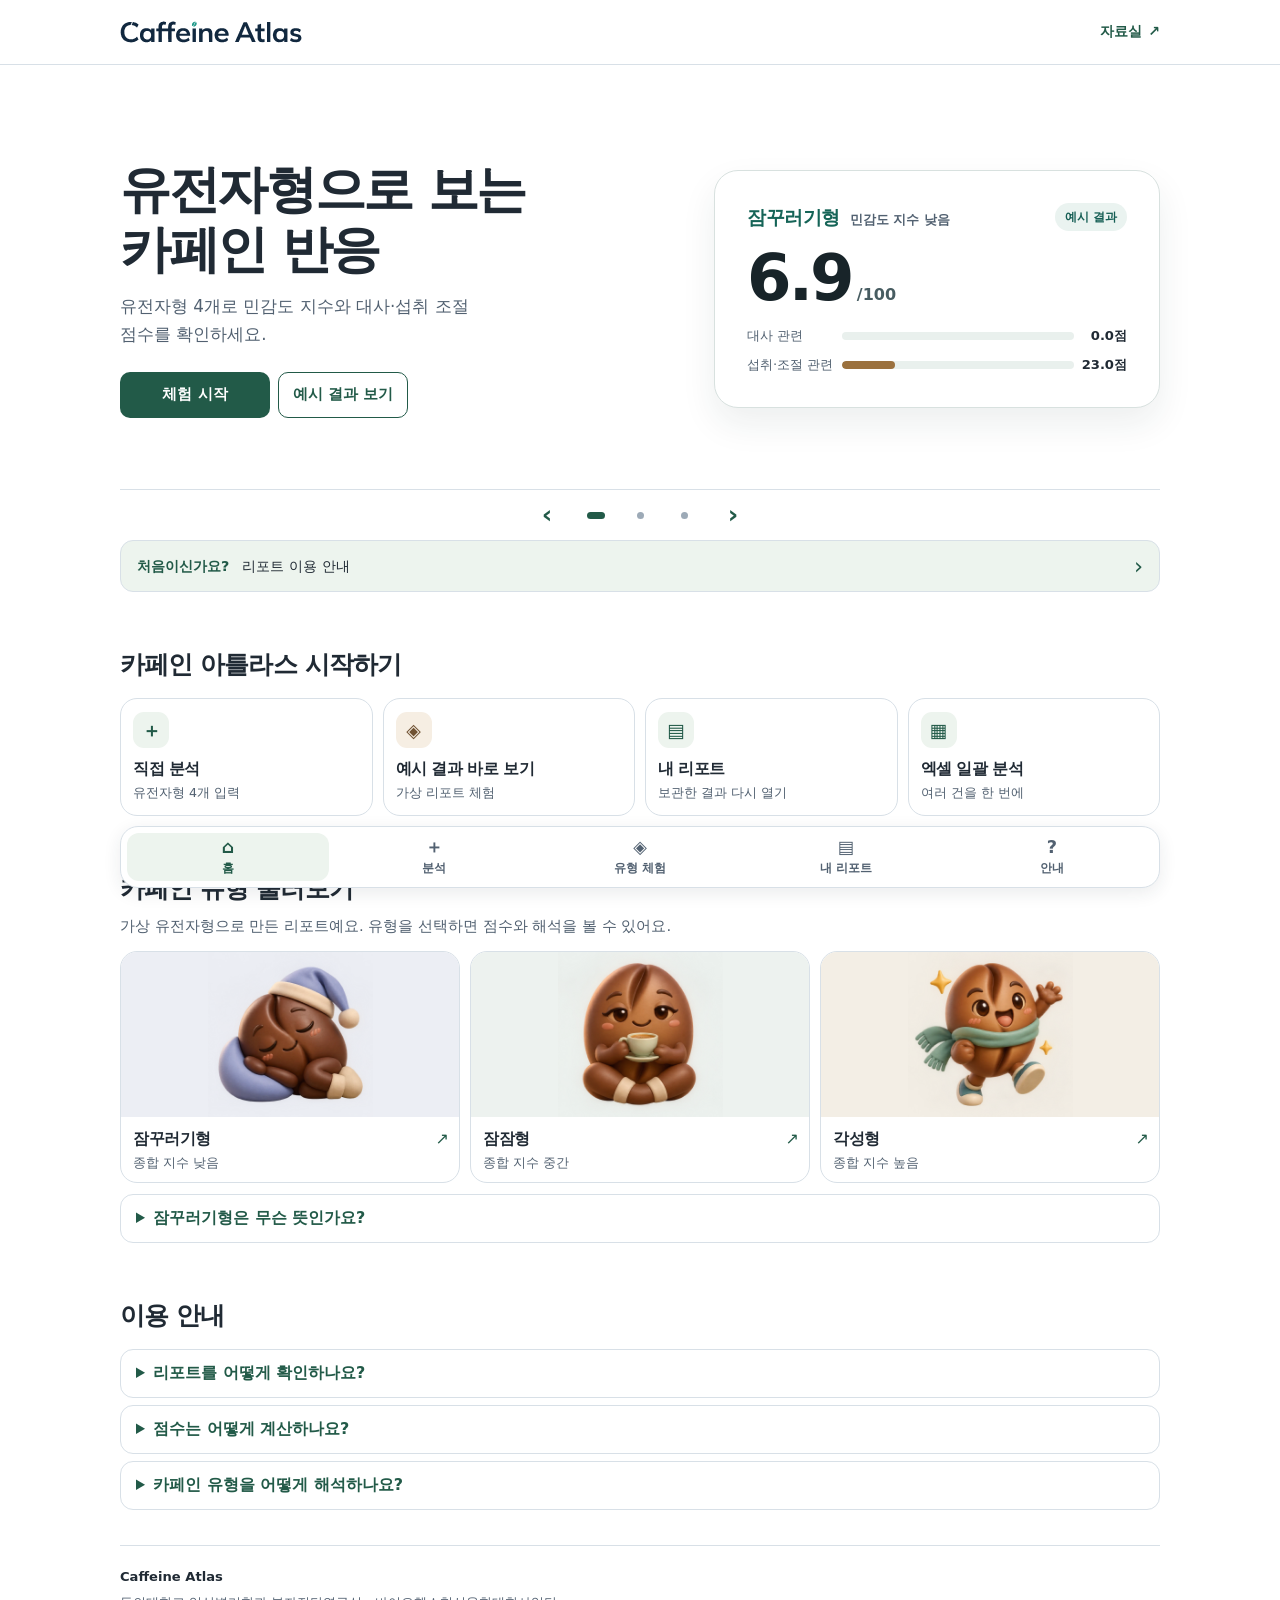
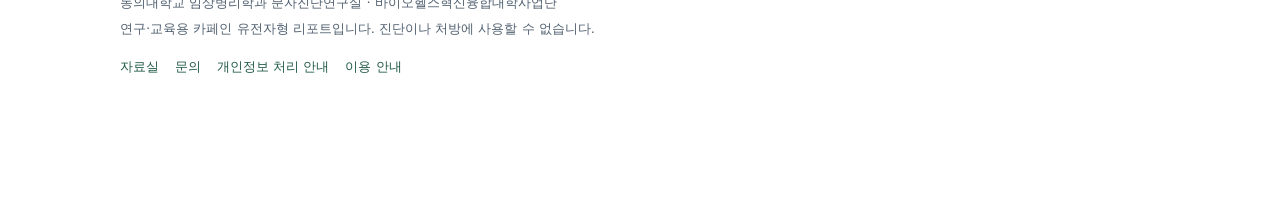
==== caffeine-sensitivity-app/index.html @ c7a090a2 "Align index.html guidance, reference notices and saved report labels" ====
<!doctype html>
<html lang="ko">
<head>
  <meta charset="utf-8">
  <meta name="viewport" content="width=device-width, initial-scale=1">
  <link rel="icon" type="image/svg+xml" href="./assets/caffeine-atlas-favicon.svg">
  <title>Caffeine Atlas | 카페인 민감도 유전자 리포트</title>
  <meta name="description" content="Caffeine Atlas는 CYP1A2와 AHR 관련 유전자형을 바탕으로 모형 기반 카페인 민감도 지수와 교육용 참고 리포트를 제공하는 웹서비스입니다.">
  <meta name="robots" content="index,follow">
  <link rel="canonical" href="https://haru-today.github.io/caffeine-atlas/caffeine-sensitivity-app/index.html">
  <meta property="og:type" content="website">
  <meta property="og:site_name" content="Caffeine Atlas">
  <meta property="og:title" content="Caffeine Atlas | 카페인 민감도 유전자 리포트">
  <meta property="og:description" content="유전자형을 입력하면 카페인 민감도와 섭취 가이드를 바로 확인할 수 있습니다.">
  <meta property="og:url" content="https://haru-today.github.io/caffeine-atlas/caffeine-sensitivity-app/index.html">
  <meta property="og:image" content="https://haru-today.github.io/caffeine-atlas/caffeine-sensitivity-app/assets/hero-caffeine-genetics.png">
  <meta name="twitter:card" content="summary_large_image">
  <meta name="twitter:title" content="Caffeine Atlas | 카페인 민감도 유전자 리포트">
  <meta name="twitter:description" content="유전자형을 입력하면 카페인 민감도와 섭취 가이드를 바로 확인할 수 있습니다.">
  <meta name="twitter:image" content="https://haru-today.github.io/caffeine-atlas/caffeine-sensitivity-app/assets/hero-caffeine-genetics.png">
  <link rel="stylesheet" href="./styles.css?v=readability-20261016&amp;rev=nov7-badge-20261109">
  <link rel="stylesheet" href="./home.css?v=atlas-design-5">
  <script type="application/ld+json">
    {
      "@context": "https://schema.org",
      "@type": "WebApplication",
      "name": "Caffeine Atlas",
      "applicationCategory": "HealthApplication",
      "operatingSystem": "Web",
      "url": "https://haru-today.github.io/caffeine-atlas/caffeine-sensitivity-app/index.html",
      "description": "CYP1A2와 AHR 관련 유전자형을 바탕으로 카페인 민감도 지수와 섭취 가이드를 제공하는 연구·교육용 웹 리포트입니다."
    }
  </script>
</head>
<body class="landing">
  <header class="home-top">
    <div class="home-wrap home-top-bar">
      <a class="home-logo" href="#home">
        <img src="./assets/caffeine-atlas-wordmark.svg" alt="Caffeine Atlas 홈" width="1139" height="142">
      </a>
      <a class="home-top-link" href="./board.html">자료실 <span aria-hidden="true">↗</span></a>
    </div>
  </header>

  <main class="home-wrap">
    <section class="home-hero" id="home" data-home-carousel aria-label="추천 콘텐츠" aria-roledescription="캐러셀">
      <div class="home-stage" id="home-banners" data-home-stage>
        <article class="home-banner home-banner--start" data-home-banner aria-labelledby="home-title">
          <div class="home-banner-copy">
            <h1 id="home-title">유전자형으로 보는<br>카페인 반응</h1>
            <p class="home-banner-description">유전자형 4개로 민감도 지수와 대사·섭취 조절 점수를 확인하세요.</p>
            <div class="home-banner-actions">
              <a class="home-button" href="./analyzer.html">체험 시작</a>
              <a class="home-banner-link" href="./analyzer.html?example=1">예시 결과 보기</a>
            </div>
          </div>
          <figure class="home-sample">
            <figcaption class="home-sample-heading">
              <span class="home-sample-identity"><strong class="home-sample-type">잠꾸러기형</strong><span class="home-sample-grade">민감도 지수 낮음</span></span>
              <span class="home-sample-tag">예시 결과</span>
            </figcaption>
            <p class="home-sample-score"><span class="home-sr-only">카페인 민감도 점수 </span>6.9<small>/100</small></p>
            <dl class="home-sample-bars">
              <div><dt>대사 관련</dt><dd aria-hidden="true"><i style="width:0%"></i></dd><dd class="home-bar-value">0.0점</dd></div>
              <div><dt>섭취·조절 관련</dt><dd aria-hidden="true"><i style="width:23%"></i></dd><dd class="home-bar-value">23.0점</dd></div>
            </dl>
          </figure>
        </article>

        <article class="home-banner home-banner--types" data-home-banner aria-labelledby="home-types-banner-title" hidden>
          <div class="home-banner-copy">
            <h2 id="home-types-banner-title">세 가지 카페인<br>유형</h2>
            <p class="home-banner-description">잠꾸러기형·잠잠형·각성형의 가상 리포트를 비교해 보세요.</p>
            <div class="home-banner-actions">
              <a class="home-banner-link" href="#report">유형 둘러보기</a>
            </div>
          </div>
          <ul class="home-banner-panel home-banner-types" aria-label="유형별 예시 결과">
            <li><a href="./analyzer.html?example=1"><strong>잠꾸러기형</strong><span>지수 낮음</span><span aria-hidden="true">›</span></a></li>
            <li><a href="./analyzer.html?example=calm"><strong>잠잠형</strong><span>지수 중간</span><span aria-hidden="true">›</span></a></li>
            <li><a href="./analyzer.html?example=awake"><strong>각성형</strong><span>지수 높음</span><span aria-hidden="true">›</span></a></li>
          </ul>
        </article>

        <article class="home-banner home-banner--reports" data-home-banner aria-labelledby="home-reports-banner-title" hidden>
          <div class="home-banner-copy">
            <h2 id="home-reports-banner-title">보관한 카페인<br>리포트 다시 보기</h2>
            <p class="home-banner-description">결과 화면에서 ‘이 브라우저에 보관’을 누르면 내 리포트에서 다시 열 수 있습니다.</p>
            <div class="home-banner-actions">
              <a class="home-banner-link" href="./analyzer.html#saved-reports">내 리포트 열기</a>
            </div>
          </div>
          <dl class="home-banner-panel home-storage-summary">
            <div><dt>보관 위치</dt><dd>현재 브라우저</dd></div>
            <div><dt>보관 정보</dt><dd>유전자형 4개, 보고일, 결과 요약</dd></div>
          </dl>
        </article>
      </div>

      <div class="home-carousel-controls" aria-label="배너 탐색" data-home-controls hidden>
        <button class="home-carousel-step" type="button" aria-label="이전 배너" aria-controls="home-banners" data-home-step="-1">‹</button>
        <div class="home-carousel-dots" role="group" aria-label="배너 선택">
          <button type="button" aria-label="유전자형 체험 배너" aria-current="true" data-home-dot="0"></button>
          <button type="button" aria-label="결과 유형 배너" data-home-dot="1"></button>
          <button type="button" aria-label="내 리포트 배너" data-home-dot="2"></button>
        </div>
        <button class="home-carousel-step" type="button" aria-label="다음 배너" aria-controls="home-banners" data-home-step="1">›</button>
        <span class="home-sr-only" aria-live="polite" data-home-announcement></span>
      </div>
    </section>

    <a class="home-notice" href="#process">
      <strong>처음이신가요?</strong>
      <span>리포트 이용 안내</span>
      <span class="home-notice-arrow" aria-hidden="true">›</span>
    </a>

    <section class="home-section" id="service" aria-labelledby="home-actions-title">
      <h2 id="home-actions-title">카페인 아틀라스 시작하기</h2>
      <div class="home-action-grid">
        <a class="home-action" href="./analyzer.html">
          <span class="home-action-icon home-action-icon--analysis" aria-hidden="true">＋</span>
          <span><strong>직접 분석</strong><small>유전자형 4개 입력</small></span>
        </a>
        <a class="home-action" href="./analyzer.html?example=1">
          <span class="home-action-icon home-action-icon--example" aria-hidden="true">◈</span>
          <span><strong>예시 결과 바로 보기</strong><small>가상 리포트 체험</small></span>
        </a>
        <a class="home-action" href="./analyzer.html#saved-reports">
          <span class="home-action-icon home-action-icon--reports" aria-hidden="true">▤</span>
          <span><strong>내 리포트</strong><small>보관한 결과 다시 열기</small></span>
        </a>
        <a class="home-action" href="./analyzer.html#batch">
          <span class="home-action-icon home-action-icon--batch" aria-hidden="true">▦</span>
          <span><strong>엑셀 일괄 분석</strong><small>여러 건을 한 번에</small></span>
        </a>
      </div>
    </section>

    <section class="home-section" id="report" aria-labelledby="home-types-title">
      <h2 id="home-types-title">카페인 유형 둘러보기</h2>
      <p class="home-section-lead">가상 유전자형으로 만든 리포트예요. 유형을 선택하면 점수와 해석을 볼 수 있어요.</p>
      <div class="home-types">
        <a class="home-type home-type--sleepy" href="./analyzer.html?example=1" aria-label="잠꾸러기형 예시 보기">
          <span class="home-type-art">
            <span class="type-art type-art--sleepy" aria-hidden="true"><img src="./assets/atlas-mascots.webp" alt="" width="960" height="320" loading="lazy"></span>
          </span>
          <span class="home-type-copy"><strong>잠꾸러기형</strong><small>종합 지수 낮음</small><span class="home-type-arrow" aria-hidden="true">↗</span></span>
        </a>
        <a class="home-type home-type--calm" href="./analyzer.html?example=calm" aria-label="잠잠형 예시 보기">
          <span class="home-type-art">
            <span class="type-art type-art--calm" aria-hidden="true"><img src="./assets/atlas-mascots.webp" alt="" width="960" height="320" loading="lazy"></span>
          </span>
          <span class="home-type-copy"><strong>잠잠형</strong><small>종합 지수 중간</small><span class="home-type-arrow" aria-hidden="true">↗</span></span>
        </a>
        <a class="home-type home-type--awake" href="./analyzer.html?example=awake" aria-label="각성형 예시 보기">
          <span class="home-type-art">
            <span class="type-art type-art--awake" aria-hidden="true"><img src="./assets/atlas-mascots.webp" alt="" width="960" height="320" loading="lazy"></span>
          </span>
          <span class="home-type-copy"><strong>각성형</strong><small>종합 지수 높음</small><span class="home-type-arrow" aria-hidden="true">↗</span></span>
        </a>
      </div>
      <details class="home-disclosure home-disclosure--example">
        <summary>잠꾸러기형은 무슨 뜻인가요?</summary>
        <div class="home-disclosure-body">
          <p>유전자형 분석 결과, 카페인 관련 유전정보를 종합한 점수가 낮은 구간으로 나타났어요.</p>
        </div>
      </details>
    </section>

    <section class="home-section" id="support" aria-labelledby="home-guide-title">
      <h2 id="home-guide-title">이용 안내</h2>
      <div class="home-guides">
        <details class="home-disclosure" id="process" data-home-guide>
          <summary>리포트를 어떻게 확인하나요?</summary>
          <div class="home-disclosure-body">
            <ol class="home-guide-steps">
              <li>유전자형을 아시면 직접 입력을 선택하세요. 처음이라면 가상 예시부터 볼 수 있어요.</li>
              <li>종합점수, 대사 및 섭취·조절 점수, 유전자형별 해석을 확인하세요.</li>
              <li>PDF로 내려받거나 이 브라우저에 보관해 내 리포트에서 다시 열 수 있어요.</li>
            </ol>
          </div>
        </details>
        <details class="home-disclosure" id="model" data-home-guide>
          <summary>점수는 어떻게 계산하나요?</summary>
          <div class="home-disclosure-body">
            <p>유전자형 4개를 대사 70%와 섭취·조절 30%로 나누어 합산합니다. 비율과 가중치는 카페인 아틀라스의 자체 모델 설계값입니다.</p>
            <dl class="home-model">
              <div>
                <dt>대사 70%</dt>
                <dd>CYP1A2 <code>rs762551</code> 82% · CYP1A2 <code>rs2069514</code> 18%</dd>
              </div>
              <div>
                <dt>섭취·조절 30%</dt>
                <dd>CYP1A1–CYP1A2 <code>rs2472297</code> 54% · AHR <code>rs6968865</code> 46%</dd>
              </div>
            </dl>
            <p>‘모름’으로 선택한 유전자형은 입력 완성도에 반영합니다. 핵심 SNP <code>rs762551</code>을 모르면 종합점수 판정을 보류합니다.</p>
          </div>
        </details>
        <details class="home-disclosure" id="interpretation" data-home-guide>
          <summary>카페인 유형을 어떻게 해석하나요?</summary>
          <div class="home-disclosure-body">
            <p>잠꾸러기형·잠잠형·각성형은 연구·교육용 종합점수의 구간이에요. 기존 연구 참조분포는 과거 PRS 350개 표본의 빈도를 보여 줍니다. 현재 모델의 개인 참조 위치와 백분위는 동일 모델 자료가 확보될 때까지 제공하지 않으며 개인별 안전 섭취량도 산출하지 않습니다.</p>
            <p>카페인 분해, 마신 뒤 느끼는 각성, 잠드는 반응은 각각 살펴봐야 해요. 섭취 시간과 양, 평소 몸의 반응을 함께 기록해 보세요.</p>
          </div>
        </details>
      </div>
    </section>
  </main>

  <footer class="home-wrap home-footer">
    <strong>Caffeine Atlas</strong>
    <p>동의대학교 임상병리학과 분자진단연구실 · 바이오헬스혁신융합대학사업단</p>
    <p>연구·교육용 카페인 유전자형 리포트입니다. 진단이나 처방에 사용할 수 없습니다.</p>
    <nav class="home-footer-links" aria-label="서비스 안내">
      <a href="./board.html">자료실</a>
      <a href="./board-write.html">문의</a>
      <a href="https://haru-today.github.io/caffeine-atlas/privacy.html">개인정보 처리 안내</a>
      <a href="https://haru-today.github.io/caffeine-atlas/terms.html">이용 안내</a>
    </nav>
  </footer>

  <nav class="home-menu" aria-label="서비스 이동">
    <a href="#home" aria-current="page"><span class="home-nav-icon" aria-hidden="true">⌂</span>홈</a>
    <a href="./analyzer.html"><span class="home-nav-icon" aria-hidden="true">＋</span>분석</a>
    <a href="#report"><span class="home-nav-icon" aria-hidden="true">◈</span>유형 체험</a>
    <a href="./analyzer.html#saved-reports"><span class="home-nav-icon" aria-hidden="true">▤</span>내 리포트</a>
    <a href="#support"><span class="home-nav-icon" aria-hidden="true">?</span>안내</a>
  </nav>
  <script src="./home.js?v=atlas-design-5" defer></script>
</body>
</html>
---- caffeine-sensitivity-app/styles.css ----
:root {
  --bg: #f4f6f7;
  --surface: #ffffff;
  --surface-soft: #eef3f2;
  --ink: #172126;
  --muted: #59666d;
  --line: #d8dfe2;
  --teal: #08766e;
  --teal-dark: #075b56;
  --coral: #c44d38;
  --amber: #b8860b;
  --green: #26734d;
  --blue: #295f92;
  --shadow: 0 18px 45px rgba(21, 32, 43, 0.11);
}

* {
  box-sizing: border-box;
}

body {
  margin: 0;
  background: var(--bg);
  color: var(--ink);
  font-family: -apple-system, BlinkMacSystemFont, "Segoe UI", "Noto Sans KR", Arial, sans-serif;
  letter-spacing: 0;
  word-break: keep-all;
  overflow-wrap: break-word;
}

button,
select,
input,
textarea {
  font: inherit;
}

h1,
h2,
h3,
p {
  margin-top: 0;
}

h1 {
  margin-bottom: 0;
  font-size: clamp(25px, 3vw, 38px);
  line-height: 1.18;
}

h2 {
  margin-bottom: 6px;
  font-size: 20px;
}

h3 {
  margin-bottom: 10px;
  font-size: 15px;
}

.app-shell {
  width: min(1240px, calc(100% - 40px));
  margin: 0 auto;
  padding: 20px 0 40px;
}

.site-nav {
  display: flex;
  justify-content: space-between;
  gap: 24px;
  align-items: center;
  margin-bottom: 16px;
  padding: 13px 16px;
  border: 1px solid rgba(213, 221, 229, 0.95);
  border-radius: 8px;
  background: rgba(255, 255, 255, 0.96);
  box-shadow: 0 6px 18px rgba(21, 32, 43, 0.06);
  backdrop-filter: blur(12px);
}

a {
  color: inherit;
  text-decoration: none;
}

[hidden],
[data-disabled-feature="account"] {
  display: none !important;
}

.brand-mark {
  display: inline-flex;
  align-items: center;
  flex: 0 0 auto;
  color: var(--ink);
  font-size: 15px;
  font-weight: 950;
}

.brand-mark img {
  display: block;
  width: clamp(165px, 15vw, 210px);
  max-width: 100%;
  height: auto;
}

.nav-links {
  display: flex;
  flex-wrap: wrap;
  gap: 24px;
  color: #405265;
  font-size: 13px;
  font-weight: 850;
}

.nav-links a:hover {
  color: var(--teal-dark);
}

.nav-cta {
  display: inline-flex;
  min-height: 42px;
  padding: 0 16px;
  align-items: center;
  border-radius: 8px;
  background: var(--teal-dark);
  color: #fff;
  font-size: 14px;
  font-weight: 900;
}

.hero {
  position: relative;
  display: flex;
  min-height: clamp(500px, 57vh, 620px);
  overflow: hidden;
  align-items: center;
  margin-bottom: 14px;
  border: 1px solid rgba(213, 221, 229, 0.95);
  border-radius: 8px;
  background: #14202e;
  box-shadow: var(--shadow);
}

.hero img {
  position: absolute;
  inset: 0;
  width: 100%;
  height: 100%;
  object-fit: cover;
}

.hero-overlay {
  position: absolute;
  inset: 0;
  background: linear-gradient(90deg, rgba(10, 23, 32, 0.88) 0%, rgba(10, 23, 32, 0.68) 38%, rgba(10, 23, 32, 0.16) 74%);
}

.hero-content {
  position: relative;
  z-index: 1;
  width: min(680px, 92%);
  padding: 42px;
  color: #fff;
}

.eyebrow {
  margin: 0 0 7px;
  color: var(--teal-dark);
  font-size: 12px;
  font-weight: 900;
  text-transform: uppercase;
}

.hero .eyebrow {
  color: #9bd7d8;
}

.top-summary {
  max-width: 680px;
  margin: 10px 0 0;
  color: var(--muted);
  font-size: 15px;
  line-height: 1.7;
}

.hero .top-summary {
  max-width: 620px;
  color: rgba(255, 255, 255, 0.82);
  font-size: 17px;
  line-height: 1.68;
}

.hero-actions {
  display: flex;
  flex-wrap: wrap;
  gap: 10px;
  margin-top: 24px;
}

.hero-button {
  display: inline-flex;
  min-height: 46px;
  padding: 0 18px;
  align-items: center;
  border-radius: 8px;
  font-weight: 950;
}

.hero-button.primary {
  background: #fff;
  color: var(--ink);
}

.hero-button.secondary {
  border: 1px solid rgba(255, 255, 255, 0.5);
  color: #fff;
}

.top-actions {
  display: flex;
  flex-wrap: wrap;
  justify-content: flex-end;
  gap: 8px;
}

.privacy-chip,
.version-chip {
  flex: 0 0 auto;
  padding: 9px 12px;
  border-radius: 999px;
  font-size: 13px;
  font-weight: 900;
}

.privacy-chip {
  border: 1px solid rgba(0, 109, 119, 0.22);
  background: #e9f6f7;
  color: var(--teal-dark);
}

.version-chip {
  border: 1px solid #d4dce5;
  background: #fff;
  color: #415063;
}

.status-strip {
  display: grid;
  grid-template-columns: repeat(4, minmax(0, 1fr));
  gap: 10px;
  margin-top: 12px;
  margin-bottom: 18px;
}

.business-section,
.report-showcase {
  margin-bottom: 18px;
  padding: 22px;
  border: 1px solid var(--line);
  border-radius: 8px;
  background: rgba(255, 255, 255, 0.94);
  box-shadow: var(--shadow);
}

.section-head.wide {
  display: grid;
  grid-template-columns: minmax(0, 1fr) minmax(300px, 0.55fr);
  align-items: start;
  gap: 18px;
  margin-bottom: 18px;
}

.section-head.wide h2,
.report-copy h2 {
  max-width: 780px;
  font-size: clamp(24px, 2.4vw, 34px);
  line-height: 1.25;
}

.service-grid {
  display: grid;
  grid-template-columns: repeat(3, minmax(0, 1fr));
  gap: 12px;
}

.service-card {
  display: grid;
  gap: 10px;
  min-height: 178px;
  padding: 16px;
  border: 1px solid var(--line);
  border-radius: 8px;
  background: #fbfcfd;
}

.service-card span {
  display: inline-flex;
  width: fit-content;
  margin-bottom: 8px;
  padding: 5px 8px;
  border-radius: 999px;
  background: #fff6df;
  color: var(--amber);
  font-size: 12px;
  font-weight: 950;
}

.service-card h3 {
  font-size: 17px;
}

.service-card p,
.report-copy p,
.preview-list p {
  margin-bottom: 0;
  color: #47576c;
  font-size: 15px;
  line-height: 1.68;
}

.report-showcase {
  display: grid;
  grid-template-columns: minmax(0, 0.82fr) minmax(360px, 0.5fr);
  gap: 22px;
  align-items: center;
}

.report-preview {
  padding: 18px;
  border: 1px solid #cdd8e2;
  border-radius: 8px;
  background: linear-gradient(180deg, #ffffff, #f6f9fb);
}

.preview-head {
  display: flex;
  justify-content: space-between;
  gap: 12px;
  align-items: center;
  padding-bottom: 12px;
  border-bottom: 1px solid var(--line);
}

.preview-head span {
  color: var(--muted);
  font-size: 12px;
  font-weight: 900;
  text-transform: uppercase;
}

.preview-head strong {
  color: var(--coral);
  font-size: 14px;
}

.preview-score {
  display: flex;
  align-items: baseline;
  gap: 6px;
  margin: 18px 0;
  color: var(--teal-dark);
}

.preview-score span {
  font-size: 58px;
  font-weight: 950;
  line-height: 1;
}

.preview-score small {
  color: var(--muted);
  font-size: 18px;
  font-weight: 900;
}

.preview-bars {
  display: grid;
  gap: 10px;
  margin-bottom: 16px;
}

.preview-bars div {
  display: grid;
  grid-template-columns: 100px 1fr;
  gap: 10px;
  align-items: center;
  color: #405265;
  font-size: 12px;
  font-weight: 900;
}

.preview-bars i {
  display: block;
  height: 9px;
  border-radius: 999px;
  background: linear-gradient(90deg, var(--teal), var(--amber));
}

.preview-list {
  display: grid;
  gap: 7px;
  padding-top: 12px;
  border-top: 1px solid var(--line);
}

.status-card {
  min-height: 74px;
  padding: 13px 14px;
  border: 1px solid var(--line);
  border-radius: 8px;
  background: rgba(255, 255, 255, 0.92);
  box-shadow: 0 8px 22px rgba(21, 32, 43, 0.06);
}

.status-card span {
  display: block;
  margin-bottom: 7px;
  color: var(--muted);
  font-size: 11px;
  font-weight: 900;
  text-transform: uppercase;
}

.status-card strong {
  color: #263347;
  font-size: 14px;
  line-height: 1.3;
  overflow-wrap: anywhere;
}

.workspace {
  display: grid;
  grid-template-columns: minmax(0, 1fr) minmax(400px, 0.72fr);
  gap: 18px;
  align-items: start;
}

.test-flow {
  display: grid;
  gap: 18px;
}

.input-panel,
.result-panel {
  border: 1px solid var(--line);
  border-radius: 8px;
  background: rgba(255, 255, 255, 0.94);
  box-shadow: var(--shadow);
}

.input-panel {
  padding: 22px;
}

.input-screen {
  max-width: 1180px;
  margin: 0 auto;
}

.input-screen .section-head {
  margin-bottom: 20px;
}

.input-mode-switch {
  display: grid;
  grid-template-columns: repeat(2, minmax(0, 1fr));
  gap: 8px;
  margin-bottom: 18px;
  padding: 6px;
  border: 1px solid #d7e5e8;
  border-radius: 10px;
  background: #f4f8f9;
}

.input-mode-button {
  min-height: 46px;
  padding: 0 16px;
  border: 1px solid transparent;
  border-radius: 8px;
  background: transparent;
  color: #526274;
  font: inherit;
  font-weight: 900;
  cursor: pointer;
}

.input-mode-button.active {
  border-color: rgba(0, 109, 119, 0.28);
  background: #fff;
  color: var(--teal-dark);
  box-shadow: 0 6px 18px rgba(21, 32, 43, 0.07);
}

.batch-panel[hidden] {
  display: none;
}

.batch-panel {
  display: grid;
  gap: 16px;
}

.batch-intro {
  display: flex;
  justify-content: space-between;
  gap: 18px;
  align-items: center;
  padding: 20px;
  border: 1px solid rgba(0, 109, 119, 0.25);
  border-radius: 10px;
  background: linear-gradient(135deg, #f2fbfb, #ffffff 70%);
}

.batch-intro h3,
.batch-results-head h3 {
  margin: 0 0 8px;
  color: var(--ink);
  font-size: 22px;
}

.batch-intro p:last-child,
.batch-results-head p {
  margin-bottom: 0;
}

.batch-intro > div {
  max-width: 760px;
}

.batch-intro > .tool-button {
  flex: 0 0 auto;
  min-height: 46px;
}

.batch-steps {
  display: grid;
  grid-template-columns: repeat(4, minmax(0, 1fr));
  gap: 10px;
  margin: 0;
  padding: 0;
  list-style: none;
}

.batch-steps li {
  display: flex;
  gap: 9px;
  align-items: center;
  min-height: 48px;
  padding: 9px 12px;
  border: 1px solid #dce6e8;
  border-radius: 8px;
  background: #fff;
  color: #405265;
  font-size: 13px;
  font-weight: 800;
}

.batch-steps strong {
  display: inline-flex;
  width: 26px;
  height: 26px;
  flex: 0 0 26px;
  align-items: center;
  justify-content: center;
  border-radius: 50%;
  background: var(--teal-dark);
  color: #fff;
}

.batch-upload-card {
  display: grid;
  grid-template-columns: minmax(0, 1.25fr) minmax(260px, 0.75fr);
  gap: 14px;
  padding: 18px;
  border: 1px dashed #9fbfc3;
  border-radius: 10px;
  background: #fbfdfd;
}

.batch-file-field {
  display: grid;
  gap: 8px;
}

.batch-file-field > span {
  color: #405265;
  font-size: 12px;
  font-weight: 900;
  text-transform: uppercase;
}

.batch-file-field input {
  width: 100%;
  min-height: 46px;
  padding: 8px;
  border: 1px solid #c7d3df;
  border-radius: 8px;
  background: #fff;
  color: var(--ink);
}

.batch-file-field input::file-selector-button {
  min-height: 30px;
  margin-right: 10px;
  padding: 0 12px;
  border: 0;
  border-radius: 6px;
  background: var(--teal);
  color: #fff;
  font-weight: 900;
  cursor: pointer;
}

.batch-file-field small {
  color: var(--muted);
  line-height: 1.5;
}

.batch-file-summary {
  display: grid;
  align-content: center;
  gap: 6px;
  padding: 14px;
  border-radius: 8px;
  background: #eef6f7;
}

.batch-file-summary span {
  color: var(--muted);
  font-size: 12px;
  font-weight: 800;
}

.batch-file-summary strong {
  color: var(--teal-dark);
  overflow-wrap: anywhere;
}

.batch-submit-panel {
  margin-top: 0;
}

.batch-results {
  padding: 18px;
  border: 1px solid #d7e5e8;
  border-radius: 10px;
  background: #fff;
}

.batch-results[hidden] {
  display: none;
}

.batch-results-head {
  display: flex;
  justify-content: space-between;
  gap: 14px;
  align-items: center;
  margin-bottom: 14px;
}

.batch-result-counts {
  display: flex;
  flex-wrap: wrap;
  justify-content: flex-end;
  gap: 8px;
}

.batch-result-counts span {
  display: inline-flex;
  min-height: 32px;
  padding: 0 10px;
  align-items: center;
  border-radius: 999px;
  background: #eef6f7;
  color: var(--teal-dark);
  font-size: 12px;
  font-weight: 900;
}

.batch-result-counts .error {
  background: #fff2ef;
  color: var(--coral);
}

.batch-table-wrap {
  overflow-x: auto;
  border: 1px solid #dde5ec;
  border-radius: 8px;
}

.batch-table-wrap:focus-visible {
  outline: 3px solid #245baa;
  outline-offset: 3px;
}

.batch-table {
  width: 100%;
  min-width: 960px;
  border-collapse: collapse;
  font-size: 12px;
}

.batch-table th,
.batch-table td {
  padding: 10px;
  border-bottom: 1px solid #e6ebf0;
  text-align: left;
  vertical-align: top;
}

.batch-table th {
  position: sticky;
  top: 0;
  background: #edf6f7;
  color: #304655;
  font-weight: 900;
  white-space: nowrap;
}

.batch-table tr:last-child td {
  border-bottom: 0;
}

.batch-table tr.has-error td {
  background: #fff8f6;
}

.batch-table .status-pill {
  display: inline-flex;
  padding: 4px 7px;
  border-radius: 999px;
  background: #eef8f1;
  color: var(--green);
  font-weight: 900;
  white-space: nowrap;
}

.batch-table .status-pill.error {
  background: #fff2ef;
  color: var(--coral);
}

.result-panel {
  position: sticky;
  top: 18px;
  padding: 20px;
}

.report-screen {
  width: min(1180px, 100%);
  margin: 0 auto;
  padding: 24px;
  border: 1px solid var(--line);
  border-radius: 8px;
  background: rgba(255, 255, 255, 0.96);
  box-shadow: var(--shadow);
}

.report-screen[hidden] {
  display: none;
}

.report-toolbar {
  display: flex;
  justify-content: space-between;
  gap: 16px;
  align-items: center;
  margin-bottom: 16px;
  padding-bottom: 14px;
  border-bottom: 1px solid var(--line);
}

.report-toolbar h2 {
  margin-bottom: 0;
  font-size: clamp(26px, 2.6vw, 38px);
}

.report-status-head {
  margin-bottom: 12px;
}

.section-head {
  display: flex;
  justify-content: space-between;
  gap: 14px;
  align-items: flex-start;
  margin-bottom: 16px;
}

.section-head p {
  margin-bottom: 0;
  color: var(--muted);
  line-height: 1.5;
}

.section-head .service-summary {
  grid-column: 1 / -1;
  max-width: 680px;
  line-height: 1.68;
}

.section-head.compact {
  margin-bottom: 12px;
}

.sample-card {
  display: grid;
  gap: 12px;
  margin-bottom: 14px;
  padding: 14px;
  border: 1px solid var(--line);
  border-radius: 8px;
}

.sample-card {
  grid-template-columns: 1fr 170px 1fr;
  background: #fbfcfd;
}

.sample-card.detailed-form {
  grid-template-columns: repeat(3, minmax(180px, 1fr));
  padding: 18px;
}

.report-standard-panel {
  display: grid;
  grid-template-columns: 160px minmax(0, 1fr);
  gap: 12px;
  align-items: center;
  margin-bottom: 16px;
  padding: 14px;
  border: 1px solid #d7e5e8;
  border-radius: 8px;
  background: #f7fcfd;
}

.report-standard-panel strong {
  color: var(--teal-dark);
  font-size: 14px;
}

.report-standard-panel div {
  display: flex;
  flex-wrap: wrap;
  gap: 8px;
}

.report-standard-panel span {
  display: inline-flex;
  min-height: 30px;
  padding: 0 10px;
  align-items: center;
  border-radius: 999px;
  background: #fff;
  color: #405265;
  font-size: 12px;
  font-weight: 900;
}

.submit-panel {
  display: grid;
  grid-template-columns: minmax(0, 1fr) 180px;
  gap: 14px;
  align-items: center;
  margin-top: 16px;
  padding: 16px;
  border: 1px solid rgba(0, 109, 119, 0.24);
  border-radius: 8px;
  background: linear-gradient(180deg, #f4fbfb, #ffffff);
}

.submit-panel strong {
  display: block;
  margin-bottom: 5px;
  color: var(--teal-dark);
  font-size: 16px;
}

.submit-panel p {
  margin-bottom: 0;
  color: #405265;
  line-height: 1.55;
}

.submit-panel p.error {
  color: var(--coral);
  font-weight: 900;
}

.consent-card {
  display: grid;
  grid-template-columns: auto minmax(0, 1fr);
  gap: 12px;
  align-items: flex-start;
  margin-top: 16px;
  padding: 14px;
  border: 1px solid #d7e5e8;
  border-radius: 8px;
  background: #f7fcfd;
}

.consent-card input {
  width: 18px;
  height: 18px;
  margin-top: 2px;
  accent-color: var(--teal-dark);
}

.consent-card span {
  display: grid;
  gap: 4px;
  color: #405265;
  font-size: 13px;
  line-height: 1.55;
}

.consent-card strong {
  color: var(--ink);
  font-size: 14px;
}

.sync-status {
  margin: 12px 0 0;
  padding: 10px 12px;
  border-radius: 8px;
  background: #eef6f7;
  color: #405265;
  font-size: 13px;
  line-height: 1.5;
}

.sync-status.error {
  background: #fff2ef;
  color: var(--coral);
  font-weight: 850;
}

.sync-status.success {
  background: #eef8f1;
  color: var(--green);
  font-weight: 850;
}

.analyze-button {
  min-height: 52px;
  font-size: 16px;
}

.field {
  display: block;
}

.field label,
.field span {
  display: block;
  margin-bottom: 6px;
  color: #405265;
  font-size: 12px;
  font-weight: 900;
  text-transform: uppercase;
}

.field input,
.field select,
.field textarea {
  width: 100%;
  min-height: 42px;
  padding: 0 12px;
  border: 1px solid #c4d0db;
  border-radius: 8px;
  background: #fff;
  color: var(--ink);
  outline: none;
}

.field textarea {
  min-height: 140px;
  padding: 12px;
  line-height: 1.6;
  resize: vertical;
}

.field input:focus,
.field select:focus,
.field textarea:focus {
  border-color: var(--teal);
  box-shadow: 0 0 0 3px rgba(0, 109, 119, 0.12);
}

.field input[readonly] {
  background: #f3f7f8;
  color: #405265;
  cursor: default;
}

.gene-grid {
  display: grid;
  grid-template-columns: repeat(2, minmax(260px, 1fr));
  gap: 14px;
}

.gene-card {
  display: grid;
  grid-template-rows: auto auto 1fr auto;
  min-height: 326px;
  padding: 16px;
  border: 1px solid var(--line);
  border-radius: 8px;
  background: var(--surface);
}

.gene-card.metabolism {
  border-top: 5px solid var(--teal);
}

.gene-card.behavior {
  border-top: 5px solid var(--amber);
}

.gene-top {
  display: flex;
  justify-content: space-between;
  gap: 10px;
  align-items: flex-start;
  margin-bottom: 10px;
}

.gene-name {
  margin-bottom: 2px;
  font-size: 18px;
  font-weight: 900;
}

.rsid {
  color: var(--muted);
  font-size: 13px;
  font-weight: 700;
}

.layer-badge {
  flex: 0 0 auto;
  padding: 6px 8px;
  border-radius: 999px;
  background: #eff3f6;
  color: #405265;
  font-size: 12px;
  font-weight: 900;
}

.gene-desc {
  min-height: 58px;
  color: #425268;
  font-size: 14px;
  line-height: 1.5;
}

.genotype-options {
  display: grid;
  grid-template-columns: repeat(4, minmax(0, 1fr));
  gap: 8px;
  margin: 14px 0;
}

.gt-button {
  display: flex;
  flex-direction: column;
  justify-content: center;
  align-items: center;
  min-height: 68px;
  padding: 9px 6px;
  border: 1px solid #cfd9e4;
  border-radius: 8px;
  background: #fff;
  color: var(--ink);
  cursor: pointer;
  transition: border-color 160ms ease, background 160ms ease, transform 160ms ease;
}

.gt-button:hover {
  border-color: var(--teal);
  transform: translateY(-1px);
}

.gt-button.active {
  border-color: var(--teal);
  background: #e8f6f7;
  box-shadow: inset 0 0 0 2px rgba(0, 109, 119, 0.16);
}

.gt-button strong {
  font-size: 18px;
}

.gt-button small {
  margin-top: 4px;
  color: var(--muted);
  font-size: 11px;
  font-weight: 800;
}

.gene-meta {
  display: grid;
  grid-template-columns: repeat(3, minmax(0, 1fr));
  gap: 8px;
  margin-top: auto;
}

.meta-item {
  min-height: 58px;
  padding: 9px 10px;
  border-radius: 8px;
  background: #f6f8fa;
}

.meta-item span {
  display: block;
  margin-bottom: 3px;
  color: var(--muted);
  font-size: 11px;
  font-weight: 900;
}

.meta-item strong {
  color: #263347;
  font-size: 13px;
  line-height: 1.3;
}

.report-meta {
  display: grid;
  grid-template-columns: repeat(2, minmax(0, 1fr));
  gap: 8px;
  margin-bottom: 12px;
}

.result-content[hidden],
.result-placeholder[hidden] {
  display: none;
}

.result-placeholder {
  display: grid;
  gap: 10px;
  min-height: 260px;
  padding: 22px;
  align-content: center;
  border: 1px dashed rgba(0, 109, 119, 0.36);
  border-radius: 8px;
  background: linear-gradient(180deg, #f8fcfd, #fff);
  text-align: center;
}

.result-placeholder span {
  justify-self: center;
  padding: 6px 10px;
  border-radius: 999px;
  background: #e9f6f7;
  color: var(--teal-dark);
  font-size: 12px;
  font-weight: 950;
}

.result-placeholder strong {
  color: #263347;
  font-size: 20px;
}

.result-placeholder p {
  max-width: 420px;
  justify-self: center;
  margin-bottom: 0;
  color: #5d6a78;
  line-height: 1.6;
}

.report-meta span {
  min-height: 42px;
  padding: 9px 10px;
  border: 1px solid #dde5ed;
  border-radius: 8px;
  background: #f8fafb;
  color: #435468;
  font-size: 12px;
  font-weight: 800;
  line-height: 1.35;
}

.score-stage {
  padding: 18px;
  border: 1px solid #d7e5e8;
  border-radius: 8px;
  background: linear-gradient(180deg, #f7fcfd, #ffffff);
}

.report-hero-card {
  display: grid;
  grid-template-columns: minmax(0, 1fr) minmax(320px, 0.42fr);
  gap: 16px;
  align-items: stretch;
  margin-bottom: 14px;
  padding: 18px;
  border: 1px solid #d7e5e8;
  border-radius: 8px;
  background: linear-gradient(135deg, #f7fcfd, #ffffff 58%, #fff7ed);
}

.type-summary {
  display: grid;
  grid-template-columns: 86px minmax(0, 1fr);
  gap: 16px;
  align-items: center;
}

.type-code {
  display: inline-flex;
  width: 86px;
  height: 86px;
  justify-content: center;
  align-items: center;
  border-radius: 8px;
  background: var(--teal-dark);
  color: #fff;
  font-size: 38px;
  font-weight: 950;
}

.type-badge {
  display: inline-flex;
  min-height: 28px;
  padding: 0 10px;
  align-items: center;
  border-radius: 999px;
  background: #e9f6f7;
  color: var(--teal-dark);
  font-size: 12px;
  font-weight: 950;
}

.type-summary h3 {
  margin: 9px 0 8px;
  font-size: clamp(30px, 4vw, 48px);
  line-height: 1.05;
}

.type-summary p {
  max-width: 620px;
  margin-bottom: 0;
  color: #405265;
  font-size: 16px;
  line-height: 1.62;
}

.report-hero-card .score-stage {
  display: grid;
  align-content: center;
  margin: 0;
  background: #fff;
}

.result-detail-grid {
  display: grid;
  grid-template-columns: repeat(2, minmax(0, 1fr));
  gap: 8px;
  margin-top: 12px;
}

.metabolism-type-card {
  display: grid;
  gap: 7px;
  margin-top: 12px;
  padding: 14px;
  border: 1px solid #dbe4eb;
  border-radius: 8px;
  background: #fbfcfd;
}

.metabolism-type-card span {
  color: var(--muted);
  font-size: 11px;
  font-weight: 950;
  text-transform: uppercase;
}

.metabolism-type-card strong {
  color: var(--teal-dark);
  font-size: 20px;
}

.metabolism-type-card p {
  margin-bottom: 0;
  color: #47576c;
  line-height: 1.6;
}

.result-detail-grid div {
  min-height: 74px;
  padding: 10px;
  border: 1px solid #dce4ec;
  border-radius: 8px;
  background: #f8fafc;
}

.result-detail-grid span {
  display: block;
  margin-bottom: 5px;
  color: var(--muted);
  font-size: 11px;
  font-weight: 950;
  text-transform: uppercase;
}

.result-detail-grid strong {
  color: #263347;
  font-size: 14px;
  line-height: 1.35;
}

.score-kicker {
  margin-bottom: 8px;
  text-align: center;
  color: var(--muted);
  font-size: 11px;
  font-weight: 900;
  text-transform: uppercase;
}

.score-number {
  display: flex;
  justify-content: center;
  align-items: baseline;
  gap: 6px;
  color: var(--teal-dark);
}

.score-number span {
  font-size: 60px;
  font-weight: 950;
  line-height: 1;
}

.score-number small {
  color: var(--muted);
  font-size: 18px;
  font-weight: 900;
}

.score-label {
  margin: 10px 0 18px;
  text-align: center;
  color: #263347;
  font-size: 18px;
  font-weight: 900;
}

.score-coverage-note {
  margin: -8px 0 12px;
  color: #795300;
  font-size: .84rem;
  font-weight: 700;
  line-height: 1.4;
  text-align: center;
}

.batch-table .score-coverage-note {
  display: block;
  margin: 4px 0 0;
  text-align: left;
}

.gauge-track {
  position: relative;
  height: 16px;
  overflow: hidden;
  border-radius: 999px;
  background: linear-gradient(90deg, var(--green), var(--amber), var(--coral));
}

.gauge-fill {
  position: absolute;
  inset: 0 auto 0 0;
  width: 0%;
  background: rgba(255, 255, 255, 0.2);
}

.gauge-marker {
  position: absolute;
  top: -5px;
  left: 0%;
  width: 4px;
  height: 26px;
  border-radius: 999px;
  background: #14202e;
  transform: translateX(-2px);
}

.gauge-scale {
  display: flex;
  justify-content: space-between;
  margin-top: 8px;
  color: var(--muted);
  font-size: 12px;
  font-weight: 800;
}

.layer-stack,
.chart-card,
.result-copy,
.recommend-card,
.summary-card,
.save-scope-card {
  margin-top: 14px;
  padding: 14px;
  border: 1px solid var(--line);
  border-radius: 8px;
  background: #fff;
}

.layer-stack h3 {
  margin-bottom: 12px;
}

.layer-row {
  display: grid;
  grid-template-columns: 120px 58px 1fr;
  gap: 10px;
  align-items: center;
  min-height: 34px;
}

.layer-row + .layer-row {
  margin-top: 8px;
}

.layer-row span {
  color: var(--muted);
  font-size: 13px;
  font-weight: 800;
}

.layer-row strong {
  text-align: right;
  font-size: 13px;
}

.mini-bar {
  height: 8px;
  overflow: hidden;
  border-radius: 999px;
  background: #edf1f5;
}

.mini-bar i {
  display: block;
  width: 0%;
  height: 100%;
  border-radius: inherit;
  background: var(--teal);
}

.layer-row:nth-of-type(2) .mini-bar i {
  background: var(--amber);
}

.layer-row:nth-of-type(3) .mini-bar i {
  background: var(--blue);
}

.result-copy p,
.disclaimer {
  margin-bottom: 0;
  color: #47576c;
  line-height: 1.65;
}

.result-copy p {
  white-space: pre-line;
}

.chart-head {
  display: flex;
  justify-content: space-between;
  gap: 12px;
  align-items: center;
}

.chart-head h3 {
  margin-bottom: 0;
}

.chart-position {
  display: grid;
  gap: 3px;
  text-align: right;
}

.chart-position strong {
  color: var(--teal-dark);
  font-size: 15px;
  font-weight: 950;
}

.chart-card canvas {
  display: block;
  width: min(100%, 760px);
  height: auto;
  margin: 14px auto 0;
}

.recommend-card ul {
  margin: 0;
  padding-left: 20px;
  color: #36465a;
  line-height: 1.65;
}

.save-scope-card ul {
  margin: 0;
  padding-left: 20px;
  color: #36465a;
  line-height: 1.65;
}

.summary-grid {
  display: grid;
  grid-template-columns: repeat(2, minmax(0, 1fr));
  gap: 8px;
}

.summary-chip {
  min-height: 106px;
  padding: 10px;
  border: 1px solid #dce4ec;
  border-radius: 8px;
  background: #f8fafc;
}

.summary-chip strong {
  display: block;
  margin-bottom: 5px;
  font-size: 13px;
}

.summary-chip span {
  display: block;
  color: var(--muted);
  font-size: 12px;
  line-height: 1.45;
}

.evidence-pill {
  display: inline-flex;
  margin-top: 8px;
  padding: 4px 7px;
  border-radius: 999px;
  background: #e9f3f4;
  color: var(--teal-dark);
  font-size: 11px;
  font-weight: 900;
}

.action-row {
  display: grid;
  grid-template-columns: 1fr 1fr;
  gap: 10px;
  margin-top: 14px;
}

.action-row.detailed-actions {
  grid-template-columns: repeat(4, minmax(0, 1fr));
}

.tool-button {
  display: inline-flex;
  justify-content: center;
  align-items: center;
  gap: 8px;
  min-height: 42px;
  padding: 0 14px;
  border: 1px solid #c7d3df;
  border-radius: 8px;
  background: #fff;
  color: var(--ink);
  font-weight: 900;
  cursor: pointer;
}

.tool-button span {
  font-size: 18px;
  line-height: 1;
}

.tool-button.primary {
  border-color: var(--teal);
  background: var(--teal);
  color: #fff;
}

.tool-button:disabled {
  border-color: #d7dee5;
  background: #e8edf1;
  color: #8793a0;
  cursor: not-allowed;
}

.tool-button.ghost {
  background: #f7fafc;
}

.disclaimer {
  margin-top: 12px;
  font-size: 12px;
}

@media (max-width: 1080px) {
  .workspace {
    grid-template-columns: 1fr;
  }

  .sample-card.detailed-form {
    grid-template-columns: repeat(2, minmax(0, 1fr));
  }

  .status-strip,
  .service-grid {
    grid-template-columns: repeat(2, minmax(0, 1fr));
  }

  .report-showcase,
  .section-head.wide {
    grid-template-columns: 1fr;
  }

  .section-head .service-summary {
    white-space: normal;
  }

  .report-hero-card {
    grid-template-columns: 1fr;
  }

  .result-detail-grid {
    grid-template-columns: repeat(2, minmax(0, 1fr));
  }

  .result-panel {
    position: static;
  }

  .batch-upload-card {
    grid-template-columns: 1fr;
  }
}

@media (max-width: 760px) {
  .app-shell {
    width: min(100% - 20px, 1440px);
    padding-top: 10px;
  }

  .site-nav,
  .section-head,
  .chart-head {
    align-items: stretch;
    flex-direction: column;
  }

  .nav-links {
    flex-wrap: wrap;
    gap: 12px;
  }

  .brand-mark img {
    width: min(230px, 100%);
  }

  .nav-cta {
    align-self: flex-start;
  }

  .hero {
    min-height: 520px;
  }

  .hero-overlay {
    background: linear-gradient(180deg, rgba(10, 23, 32, 0.9) 0%, rgba(10, 23, 32, 0.62) 62%, rgba(10, 23, 32, 0.26) 100%);
  }

  .hero-content {
    padding: 28px 20px;
  }

  .top-actions {
    justify-content: flex-start;
  }

  .privacy-chip,
  .version-chip {
    align-self: flex-start;
  }

  .input-panel,
  .report-screen,
  .result-panel,
  .business-section,
  .report-showcase {
    padding: 14px;
  }

  .sample-card,
  .report-standard-panel,
  .report-meta,
  .status-strip,
  .service-grid {
    grid-template-columns: 1fr;
  }

  .sample-card.detailed-form,
  .submit-panel,
  .report-hero-card,
  .type-summary,
  .result-detail-grid,
  .action-row.detailed-actions {
    grid-template-columns: 1fr;
  }

  .input-mode-switch,
  .batch-steps {
    grid-template-columns: 1fr;
  }

  .batch-intro,
  .batch-results-head {
    align-items: stretch;
    flex-direction: column;
  }

  .batch-intro > .tool-button {
    width: 100%;
  }

  .batch-result-counts {
    justify-content: flex-start;
  }

  .type-code {
    width: 64px;
    height: 64px;
    font-size: 30px;
  }

  .gene-grid,
  .summary-grid {
    grid-template-columns: 1fr;
  }

  .genotype-options {
    grid-template-columns: repeat(2, minmax(0, 1fr));
  }

  .gene-meta,
  .action-row {
    grid-template-columns: 1fr;
  }

  .layer-row {
    grid-template-columns: 1fr 58px;
  }

  .layer-row .mini-bar {
    grid-column: 1 / -1;
  }
}

.portal-nav {
  position: sticky;
  top: 10px;
  z-index: 20;
}

.portal-hero {
  min-height: clamp(500px, 62vh, 610px);
  align-items: stretch;
  background: #0d2a2d;
}

.portal-hero-layout {
  position: relative;
  z-index: 1;
  display: grid;
  grid-template-columns: minmax(0, 1fr) minmax(280px, 340px);
  gap: clamp(36px, 7vw, 96px);
  width: 100%;
  padding: clamp(36px, 6vw, 72px);
  align-items: center;
  color: #fff;
}

.portal-copy {
  max-width: 690px;
}

.portal-copy h1 {
  display: grid;
  gap: 4px;
  max-width: 690px;
  font-size: clamp(38px, 4.2vw, 56px);
  line-height: 1.14;
  text-wrap: balance;
}

.portal-copy h1 span {
  display: block;
}

.hero-proof {
  display: grid;
  align-self: center;
  padding: 6px 18px;
  border: 1px solid rgba(255, 255, 255, 0.34);
  border-radius: 8px;
  background: rgba(7, 24, 29, 0.46);
  backdrop-filter: blur(8px);
}

.hero-proof div {
  display: grid;
  gap: 5px;
  padding: 18px 2px;
  border-bottom: 1px solid rgba(255, 255, 255, 0.22);
}

.hero-proof div:last-child {
  border-bottom: 0;
}

.hero-proof strong {
  font-size: 22px;
  letter-spacing: 0;
  line-height: 1.2;
}

.hero-proof span {
  color: rgba(255, 255, 255, 0.76);
  font-size: 13px;
  font-weight: 700;
  line-height: 1.5;
}

.portal-section {
  margin-bottom: 0;
  padding: 56px 24px;
  border: 0;
  border-bottom: 1px solid var(--line);
  border-radius: 0;
  background: #fff;
  box-shadow: none;
}

.inline-cta {
  display: inline-flex;
  min-height: 40px;
  padding: 0 14px;
  align-items: center;
  justify-self: end;
  border: 1px solid rgba(0, 109, 119, 0.22);
  border-radius: 8px;
  background: #e9f6f7;
  color: var(--teal-dark);
  font-size: 14px;
  font-weight: 950;
}

.test-card-grid {
  display: grid;
  grid-template-columns: repeat(3, minmax(0, 1fr));
  gap: 12px;
}

.test-card {
  display: grid;
  gap: 10px;
  min-height: 220px;
  padding: 18px;
  border: 1px solid #dbe4eb;
  border-radius: 8px;
  background: linear-gradient(180deg, #ffffff, #f7fafb);
}

.test-card span {
  width: fit-content;
  padding: 6px 9px;
  border-radius: 999px;
  background: #edf6f6;
  color: var(--teal-dark);
  font-size: 12px;
  font-weight: 950;
}

.test-card h3 {
  margin-bottom: 0;
  font-size: 19px;
}

.test-card p {
  margin-bottom: 0;
  color: #47576c;
  font-size: 15px;
  line-height: 1.68;
}

.test-card a {
  display: inline-flex;
  width: fit-content;
  min-height: 36px;
  margin-top: auto;
  padding: 0 12px;
  align-items: center;
  border-radius: 8px;
  background: var(--ink);
  color: #fff;
  font-size: 13px;
  font-weight: 950;
}

.model-grid {
  display: grid;
  grid-template-columns: repeat(3, minmax(0, 1fr));
  gap: 12px;
}

.model-card {
  display: grid;
  gap: 10px;
  min-height: 236px;
  padding: 18px;
  border: 1px solid #dbe4eb;
  border-radius: 8px;
  background: #fbfcfd;
}

.model-card > span {
  width: fit-content;
  padding: 6px 9px;
  border-radius: 999px;
  background: #edf6f6;
  color: var(--teal-dark);
  font-size: 12px;
  font-weight: 950;
  text-transform: uppercase;
}

.model-card h3 {
  margin-bottom: 0;
  font-size: 19px;
}

.model-card p {
  margin-bottom: 0;
  color: #47576c;
  font-size: 15px;
  line-height: 1.68;
}

.weight-list {
  display: grid;
  gap: 8px;
  margin-top: auto;
}

.weight-list div {
  display: flex;
  gap: 10px;
  justify-content: space-between;
  align-items: center;
  padding: 9px 10px;
  border: 1px solid #dbe4eb;
  border-radius: 8px;
  background: #fff;
}

.weight-list strong {
  color: #263347;
  font-size: 13px;
  line-height: 1.35;
}

.weight-list em {
  flex: 0 0 auto;
  color: var(--teal-dark);
  font-size: 13px;
  font-style: normal;
  font-weight: 950;
}

.flow-grid {
  display: grid;
  grid-template-columns: repeat(4, minmax(0, 1fr));
  gap: 12px;
}

.flow-grid article {
  min-height: 172px;
  padding: 16px;
  border: 1px solid #dbe4eb;
  border-radius: 8px;
  background: #fbfcfd;
}

.flow-grid strong {
  display: inline-flex;
  width: 34px;
  height: 34px;
  justify-content: center;
  align-items: center;
  margin-bottom: 18px;
  border-radius: 8px;
  background: var(--teal-dark);
  color: #fff;
  font-size: 15px;
}

.flow-grid h3 {
  font-size: 17px;
}

.flow-grid p,
.evidence-grid p {
  margin-bottom: 0;
  color: #47576c;
  font-size: 15px;
  line-height: 1.68;
}

.evidence-grid {
  display: grid;
  grid-template-columns: repeat(3, minmax(0, 1fr));
  gap: 12px;
}

.evidence-grid div {
  min-height: 180px;
  padding: 16px;
  border: 1px solid #dbe4eb;
  border-radius: 8px;
  background: #fbfcfd;
}

.evidence-grid span {
  display: block;
  margin-bottom: 10px;
  color: var(--muted);
  font-size: 11px;
  font-weight: 950;
  text-transform: uppercase;
}

.evidence-grid strong {
  display: block;
  margin-bottom: 10px;
  color: var(--teal-dark);
  font-size: 17px;
  line-height: 1.35;
}

.notice-support {
  display: grid;
  grid-template-columns: minmax(0, 1fr) minmax(320px, 0.42fr);
  gap: 18px;
  margin-bottom: 18px;
}

.notice-board,
.support-card {
  padding: 22px;
  border: 1px solid var(--line);
  border-radius: 8px;
  background: rgba(255, 255, 255, 0.94);
  box-shadow: var(--shadow);
}

.notice-row {
  display: grid;
  grid-template-columns: 78px minmax(0, 1fr) 78px;
  gap: 12px;
  align-items: center;
  min-height: 58px;
  border-top: 1px solid #e1e8ee;
}

.notice-row span,
.notice-row small {
  color: var(--muted);
  font-size: 12px;
  font-weight: 900;
}

.notice-row strong {
  overflow: hidden;
  color: #263347;
  font-size: 15px;
  line-height: 1.35;
  text-overflow: ellipsis;
  white-space: nowrap;
}

.notice-row small {
  text-align: right;
}

.support-card p {
  color: #47576c;
  line-height: 1.68;
}

.support-info {
  display: grid;
  gap: 4px;
  padding: 13px 0;
  border-top: 1px solid #e1e8ee;
}

.support-info span {
  color: var(--muted);
  font-size: 12px;
  font-weight: 950;
}

.support-info strong {
  color: var(--ink);
  font-size: 15px;
  overflow-wrap: anywhere;
}

.support-info a {
  color: inherit;
  text-decoration: none;
}

.support-info a:hover {
  text-decoration: underline;
}

.faq-list {
  display: grid;
  gap: 10px;
}

.faq-list details {
  border: 1px solid #dbe4eb;
  border-radius: 8px;
  background: #fbfcfd;
}

.faq-list summary {
  min-height: 52px;
  padding: 15px 16px;
  color: #263347;
  font-weight: 950;
  cursor: pointer;
}

.faq-list p {
  margin: 0;
  padding: 0 16px 16px;
  color: #47576c;
  line-height: 1.6;
}

.final-cta {
  display: flex;
  justify-content: space-between;
  gap: 18px;
  align-items: center;
  margin-bottom: 18px;
  padding: 24px;
  border-radius: 8px;
  background: var(--teal-dark);
  color: #fff;
  box-shadow: var(--shadow);
}

.final-cta .eyebrow {
  color: #9bd7d8;
}

.final-cta h2 {
  margin-bottom: 0;
  font-size: clamp(24px, 2.2vw, 34px);
}

.site-footer {
  display: flex;
  justify-content: space-between;
  gap: 16px;
  align-items: center;
  padding: 18px 0 0;
  color: #5c6978;
  font-size: 13px;
}

.site-footer span {
  color: #263347;
  font-weight: 950;
}

.site-footer p {
  margin-bottom: 0;
}

.page-hero {
  display: grid;
  grid-template-columns: minmax(0, 1fr) auto;
  gap: 24px;
  align-items: end;
  margin-bottom: 18px;
  padding: clamp(26px, 4vw, 46px);
  border: 1px solid rgba(213, 221, 229, 0.95);
  border-radius: 8px;
  background:
    linear-gradient(135deg, rgba(1, 79, 87, 0.96), rgba(38, 115, 77, 0.92)),
    #014f57;
  color: #fff;
  box-shadow: var(--shadow);
}

.page-hero.slim {
  min-height: 230px;
}

.page-hero .eyebrow {
  color: #bce7e6;
}

.page-hero .top-summary {
  max-width: 780px;
  color: rgba(255, 255, 255, 0.82);
}

.page-hero-actions {
  display: flex;
  flex-wrap: wrap;
  justify-content: flex-end;
  gap: 10px;
}

.hero-button.secondary.dark {
  border-color: rgba(255, 255, 255, 0.62);
  color: #fff;
}

.compact-cta {
  min-height: 34px;
  padding: 0 12px;
}

.board-layout {
  display: grid;
  grid-template-columns: minmax(0, 1fr) minmax(300px, 0.35fr);
  gap: 18px;
  align-items: start;
  margin-bottom: 18px;
}

.board-main,
.board-side,
.write-panel,
.auth-panel {
  border: 1px solid var(--line);
  border-radius: 8px;
  background: rgba(255, 255, 255, 0.96);
  box-shadow: var(--shadow);
}

.board-main,
.write-panel,
.auth-panel {
  padding: 22px;
}

.board-side {
  display: grid;
  gap: 12px;
  padding: 0;
  background: transparent;
  border: 0;
  box-shadow: none;
}

.board-actions {
  display: flex;
  justify-content: space-between;
  gap: 14px;
  align-items: center;
  margin-bottom: 16px;
}

.board-tabs {
  display: flex;
  flex-wrap: wrap;
  gap: 8px;
}

.board-tabs a {
  display: inline-flex;
  min-height: 36px;
  padding: 0 13px;
  align-items: center;
  border: 1px solid #d5dde5;
  border-radius: 999px;
  background: #fff;
  color: #405265;
  font-size: 13px;
  font-weight: 950;
}

.board-tabs a.active,
.board-tabs a:hover {
  border-color: var(--teal);
  background: #e9f6f7;
  color: var(--teal-dark);
}

.board-search {
  display: grid;
  grid-template-columns: auto minmax(180px, 260px);
  gap: 8px;
  align-items: center;
  color: var(--muted);
  font-size: 12px;
  font-weight: 950;
}

.board-search input {
  min-height: 38px;
  padding: 0 12px;
  border: 1px solid #cbd6e0;
  border-radius: 8px;
  outline: none;
}

.board-search input:focus {
  border-color: var(--teal);
  box-shadow: 0 0 0 3px rgba(0, 109, 119, 0.12);
}

.board-table {
  overflow: hidden;
  border: 1px solid #dbe4eb;
  border-radius: 8px;
}

.board-header,
.board-row {
  display: grid;
  grid-template-columns: 86px minmax(0, 1fr) 120px 72px;
  gap: 12px;
  align-items: center;
}

.board-header {
  min-height: 46px;
  padding: 0 16px;
  background: #f4f7fa;
  color: #5d6a78;
  font-size: 12px;
  font-weight: 950;
}

.board-row {
  min-height: 62px;
  padding: 0 16px;
  border-top: 1px solid #e1e8ee;
  background: #fff;
}

.board-row:hover {
  background: #f7fcfd;
}

.board-row.pinned {
  background: #fbf8ef;
}

.board-row span {
  width: fit-content;
  padding: 5px 8px;
  border-radius: 999px;
  background: #edf6f6;
  color: var(--teal-dark);
  font-size: 12px;
  font-weight: 950;
}

.board-row strong {
  overflow: hidden;
  color: #263347;
  font-size: 15px;
  text-overflow: ellipsis;
  white-space: nowrap;
}

.board-row small,
.board-row em {
  color: #667386;
  font-size: 12px;
  font-style: normal;
  font-weight: 850;
  text-align: right;
}

.board-detail {
  scroll-margin-top: 90px;
  margin-top: 16px;
  padding: 20px;
  border: 1px solid #dbe4eb;
  border-radius: 8px;
  background: #fbfcfd;
}

.detail-head {
  display: grid;
  grid-template-columns: 68px minmax(0, 1fr);
  gap: 14px;
  align-items: start;
  margin-bottom: 14px;
  padding-bottom: 14px;
  border-bottom: 1px solid #e1e8ee;
}

.detail-head > span {
  display: inline-flex;
  min-height: 30px;
  justify-content: center;
  align-items: center;
  border-radius: 999px;
  background: var(--teal-dark);
  color: #fff;
  font-size: 12px;
  font-weight: 950;
}

.detail-head h2 {
  margin-bottom: 6px;
  font-size: clamp(22px, 2.2vw, 30px);
}

.detail-head p,
.board-detail > p {
  margin-bottom: 0;
  color: #47576c;
  line-height: 1.65;
}

.attachment-grid {
  display: grid;
  grid-template-columns: repeat(2, minmax(0, 1fr));
  gap: 10px;
  margin-top: 14px;
}

.attachment-card {
  display: grid;
  gap: 6px;
  min-height: 110px;
  padding: 14px;
  border: 1px solid #cdd8e2;
  border-radius: 8px;
  background: #fff;
}

.attachment-card span {
  color: var(--muted);
  font-size: 11px;
  font-weight: 950;
  text-transform: uppercase;
}

.attachment-card strong {
  color: #263347;
  overflow-wrap: anywhere;
}

.attachment-card small {
  color: var(--teal-dark);
  font-size: 12px;
  font-weight: 950;
}

.post-actions {
  display: flex;
  flex-wrap: wrap;
  gap: 8px;
  margin-top: 14px;
}

.side-panel {
  padding: 18px;
  border: 1px solid var(--line);
  border-radius: 8px;
  background: rgba(255, 255, 255, 0.96);
  box-shadow: var(--shadow);
}

.side-panel h2 {
  font-size: 19px;
}

.side-panel p {
  color: #47576c;
  line-height: 1.6;
}

.muted-panel {
  background: #f8fafb;
}

.plain-list {
  display: grid;
  gap: 8px;
  margin: 0;
  padding-left: 18px;
  color: #47576c;
  line-height: 1.55;
}

.write-layout,
.account-layout {
  display: grid;
  gap: 18px;
  margin-bottom: 18px;
}

.write-layout {
  grid-template-columns: minmax(0, 1fr) minmax(320px, 0.42fr);
  align-items: start;
}

.write-form {
  display: grid;
  gap: 14px;
}

.form-grid,
.auth-split {
  display: grid;
  grid-template-columns: repeat(2, minmax(0, 1fr));
  gap: 12px;
}

.form-notice,
.empty-state {
  margin: 0;
  padding: 12px 14px;
  border: 1px solid #d7e5e8;
  border-radius: 8px;
  background: #f7fcfd;
  color: #405265;
  line-height: 1.55;
}

.draft-list {
  display: grid;
  gap: 10px;
}

.draft-card {
  display: grid;
  gap: 7px;
  padding: 14px;
  border: 1px solid #dbe4eb;
  border-radius: 8px;
  background: #fbfcfd;
}

.draft-card span {
  width: fit-content;
  padding: 5px 8px;
  border-radius: 999px;
  background: #edf6f6;
  color: var(--teal-dark);
  font-size: 11px;
  font-weight: 950;
}

.draft-card strong {
  color: #263347;
}

.draft-card small {
  color: var(--muted);
  font-weight: 850;
}

.draft-card p {
  max-height: 96px;
  overflow: auto;
  margin-bottom: 0;
  color: #47576c;
  line-height: 1.55;
}

.account-layout {
  grid-template-columns: 1fr;
}

.auth-card {
  display: grid;
  gap: 12px;
  min-height: 280px;
  padding: 16px;
  border: 1px solid #dbe4eb;
  border-radius: 8px;
  background: #fbfcfd;
}

.auth-card h3 {
  margin-bottom: 2px;
  font-size: 19px;
}

.step-list,
.stack-grid {
  display: grid;
  gap: 12px;
}

.step-list {
  grid-template-columns: repeat(5, minmax(0, 1fr));
}

.step-list article,
.stack-grid article {
  padding: 16px;
  border: 1px solid #dbe4eb;
  border-radius: 8px;
  background: #fbfcfd;
}

.step-list article strong {
  display: inline-flex;
  width: 34px;
  height: 34px;
  justify-content: center;
  align-items: center;
  margin-bottom: 14px;
  border-radius: 8px;
  background: var(--teal-dark);
  color: #fff;
}

.step-list h3,
.stack-grid h3 {
  font-size: 17px;
}

.step-list p,
.stack-grid p {
  margin-bottom: 0;
  color: #47576c;
  line-height: 1.58;
}

.data-table {
  overflow: hidden;
  border: 1px solid #dbe4eb;
  border-radius: 8px;
}

.data-row {
  display: grid;
  grid-template-columns: 170px minmax(0, 1fr) minmax(0, 1fr);
  gap: 12px;
  min-height: 58px;
  padding: 12px 14px;
  align-items: center;
  border-top: 1px solid #e1e8ee;
  background: #fff;
}

.data-row:first-child {
  border-top: 0;
}

.data-row.header {
  background: #f4f7fa;
  color: #5d6a78;
  font-size: 12px;
  font-weight: 950;
}

.data-row strong {
  color: var(--teal-dark);
}

.data-row span {
  color: #47576c;
  line-height: 1.5;
}

.stack-grid {
  grid-template-columns: repeat(3, minmax(0, 1fr));
}

.stack-grid article span {
  display: inline-flex;
  margin-bottom: 12px;
  padding: 5px 8px;
  border-radius: 999px;
  background: #edf6f6;
  color: var(--teal-dark);
  font-size: 11px;
  font-weight: 950;
}

@media (max-width: 1080px) {
  .portal-hero-layout,
  .notice-support,
  .board-layout,
  .write-layout {
    grid-template-columns: 1fr;
  }

  .portal-copy {
    max-width: 820px;
  }

  .portal-copy h1 {
    max-width: 760px;
  }

  .hero-proof {
    grid-template-columns: repeat(3, minmax(0, 1fr));
  }

  .test-card-grid,
  .flow-grid,
  .evidence-grid,
  .model-grid,
  .step-list,
  .stack-grid {
    grid-template-columns: repeat(2, minmax(0, 1fr));
  }
}

@media (max-width: 760px) {
  .portal-nav {
    position: static;
  }

  .portal-hero {
    min-height: 560px;
  }

  .portal-hero-layout {
    gap: 32px;
    padding: 40px 22px 28px;
  }

  .portal-copy h1 {
    display: block;
    max-width: 560px;
    font-size: clamp(32px, 9vw, 42px);
    line-height: 1.18;
  }

  .portal-copy h1 span {
    display: inline;
  }

  .portal-copy h1 span::after {
    content: " ";
  }

  .portal-copy h1 span:last-child::after {
    content: "";
  }

  .hero .top-summary {
    font-size: 15px;
    line-height: 1.62;
  }

  .hero-proof,
  .test-card-grid,
  .flow-grid,
  .evidence-grid,
  .model-grid,
  .form-grid,
  .auth-split,
  .step-list,
  .stack-grid,
  .attachment-grid {
    grid-template-columns: 1fr;
  }

  .hero-proof div {
    padding: 11px 0;
  }

  .hero-proof strong {
    font-size: 18px;
  }

  .portal-section,
  .notice-board,
  .support-card,
  .final-cta,
  .board-main,
  .write-panel,
  .auth-panel,
  .side-panel {
    padding: 36px 18px;
  }

  .app-shell {
    width: min(100% - 24px, 1240px);
  }

  .page-hero,
  .board-actions {
    grid-template-columns: 1fr;
    align-items: flex-start;
  }

  .page-hero,
  .board-actions,
  .page-hero-actions {
    flex-direction: column;
  }

  .board-actions {
    display: grid;
  }

  .board-search {
    grid-template-columns: 1fr;
    width: 100%;
  }

  .board-search input {
    width: 100%;
  }

  .board-header {
    display: none;
  }

  .board-row {
    grid-template-columns: 58px minmax(0, 1fr);
    gap: 8px;
    padding: 12px;
  }

  .board-row small,
  .board-row em {
    grid-column: 2;
    text-align: left;
  }

  .board-row strong {
    white-space: normal;
  }

  .detail-head,
  .data-row {
    grid-template-columns: 1fr;
  }

  .notice-row {
    grid-template-columns: 58px minmax(0, 1fr);
  }

  .notice-row small {
    grid-column: 2;
    text-align: left;
  }

  .notice-row strong {
    white-space: normal;
  }

  .final-cta,
  .site-footer {
    align-items: flex-start;
    flex-direction: column;
  }
}

/* Shared policy links and explicit genetic-data cloud storage disclosure. */
.policy-links{margin:12px 0 0;font-size:.86rem;line-height:1.65;color:#546a74}
.policy-links a,.privacy-genetic-note a,.consent-card a{color:#175d70;text-decoration:underline;text-underline-offset:3px}
.policy-links a:focus-visible,.privacy-genetic-note a:focus-visible,.consent-card a:focus-visible{outline:2px solid #246e72;outline-offset:3px}
.privacy-genetic-note{margin:16px 0 20px;padding:14px 18px;border-left:3px solid #a97a42;background:#fffaf1;color:#423a30;border-radius:4px;font-size:.88rem;line-height:1.65}
.privacy-genetic-note strong{font-weight:760}
.consent-card a{position:relative;z-index:1}

/* 2026 student symposium public QR demo: analysis/report open, research storage private. */
body.public-demo .research-only, body.research-mode .public-only { display: none !important; }
.public-demo-notice {
  margin: 0 0 22px;
  padding: 16px 20px;
  border: 1px solid #d2e2f3;
  border-left: 4px solid #245baa;
  border-radius: 12px;
  background: #f3f7fd;
  color: #193451;
  line-height: 1.65;
}
.public-demo-notice strong { display: block; margin-bottom: 5px; font-size: 1rem; }
.public-demo-notice p { margin: 0; font-size: .91rem; }
.public-download-note {
  margin: 16px 0;
  padding: 12px 16px;
  border-radius: 10px;
  background: #f3f7fd;
  color: #284561;
  line-height: 1.65;
  font-size: .9rem;
}
@media(max-width:760px) {
  .public-demo-notice { padding: 13px 15px; margin: 0 0 16px; }
  .public-demo-notice p { font-size: .86rem; }
  .public-download-note { font-size: .85rem; }
}

/* One-tap fictional example for visitors without genotype results. */
.public-example-banner {
  margin: 0 0 20px;
  padding: 17px 20px;
  border: 1px solid #cbdceb;
  background: #fff;
  border-radius: 14px;
  color: #193451;
  display: flex;
  gap: 20px;
  align-items: center;
  justify-content: space-between;
}
.public-example-banner strong { display: block; font-size: 1.06rem; line-height: 1.45; }
.public-example-banner p { color: #4b6075; font-size: .9rem; line-height: 1.6; margin: 6px 0 0; max-width: 580px; }
.public-example-banner .tool-button { flex-shrink: 0; min-height: 48px; text-align: center; }
.public-example-banner .tool-button:focus-visible { outline: 3px solid #245baa; outline-offset: 3px; }
@media (max-width: 760px) {
  .public-example-banner { flex-direction: column; align-items: stretch; padding: 14px 15px; gap: 13px; }
  .public-example-banner p { font-size: .85rem; }
  .public-example-banner .tool-button { width: 100%; }
}

/* Scientific scope for simulated model reference bins (not population centiles). */
.reference-scope-note {
  color: #495d70;
  font-size: .84rem;
  line-height: 1.6;
  margin: 10px 0 0;
  padding: 9px 12px;
  border-left: 2px solid #97acc7;
  background: #f6f8fc;
}


/* 2026-10-16 public/mobile readability polish.
   Presentation only: no SNP labels, scoring weights, report output, or access gates. */
body { line-height: 1.6; }
.nav-links { font-size: 14px; line-height: 1.45; }
.nav-links a { text-underline-offset: 4px; }
.site-nav a:focus-visible,
.hero-actions a:focus-visible,
.nav-cta:focus-visible {
  outline: 3px solid #367fdd;
  outline-offset: 3px;
}
.portal-copy .top-summary { max-width: 590px; line-height: 1.75; }
.hero-button { min-height: 48px; justify-content: center; text-align: center; }
.hero-button.primary { box-shadow: 0 5px 18px rgb(0 0 0 / 14%); }
.service-card p,
.model-card p,
.report-copy p,
.public-demo-notice p { line-height: 1.75; }
.public-example-banner p { line-height: 1.7; }
.public-demo-notice p { font-size: 0.95rem; }
.public-example-banner strong { line-height: 1.5; }
@media (max-width: 760px) {
  .site-nav { padding: 13px 14px; gap: 10px; }
  .nav-links {
    width: 100%;
    max-width: 100%;
    display: flex;
    flex-wrap: nowrap;
    overflow-x: auto;
    overscroll-behavior-inline: contain;
    -webkit-overflow-scrolling: touch;
    gap: 5px;
    padding: 3px 1px 8px;
    scrollbar-width: thin;
  }
  .nav-links a {
    display: inline-flex;
    align-items: center;
    flex: 0 0 auto;
    min-height: 42px;
    padding: 7px 9px;
    white-space: nowrap;
    border-radius: 7px;
  }
  .nav-links a:focus-visible { outline-offset: -2px; }
  .nav-cta {
    width: 100%;
    min-height: 48px;
    justify-content: center;
  }
  .portal-hero { min-height: 0; }
  .portal-hero-layout { padding: 32px 21px 26px; gap: 22px; }
  .portal-copy h1 { font-size: clamp(28px, 7.7vw, 38px); line-height: 1.25; }
  .hero .top-summary { font-size: 15px; line-height: 1.72; }
  .hero-actions { display: grid; grid-template-columns: minmax(0, 1fr); gap: 9px; }
  .hero-actions .hero-button { width: 100%; min-height: 48px; padding: 10px 13px; }
  .hero-proof { padding: 2px 14px; }
  .hero-proof div { padding: 9px 0; }
  .status-card strong { font-size: 14px; line-height: 1.5; }
  .portal-section { padding: 31px 17px; }
  .public-demo-notice p,
  .public-example-banner p { font-size: 0.94rem; line-height: 1.75; }
  .public-example-banner .tool-button { min-height: 48px; }
  .analyzer-head .top-summary { font-size: 15px; line-height: 1.75; }
  input, select, textarea { max-width: 100%; }
}
@media (max-width: 370px) {
  .portal-hero-layout { padding: 27px 15px 22px; }
  .portal-copy h1 { font-size: 27px; }
  .portal-section { padding: 27px 13px; }
  .public-demo-notice, .public-example-banner { padding: 13px; }
}
@media (prefers-reduced-motion: reduce) {
  .nav-links { scroll-behavior: auto; }
}

/* Local batch analysis and interpretation clarity (2026-11-08). */
.batch-results, .batch-panel, .batch-intro > div { min-width: 0; }
.batch-actions { display: grid; gap: 8px; min-width: 0; }
.batch-actions .tool-button { min-height: 44px; }
.batch-results-head, .batch-submit-panel { flex-wrap: wrap; }
.batch-download-actions { display: flex; flex-wrap: wrap; gap: 8px; }
.batch-download-actions .tool-button { flex: 1 1 auto; }
.batch-file-field small, .batch-file-summary strong { overflow-wrap: anywhere; }
.batch-results .tool-button { min-height: 44px; }
.batch-table td { overflow-wrap: anywhere; max-width: 300px; }
.batch-table .batch-pdf-button { display: flex; margin-top: 8px; min-width: 88px; white-space: nowrap; font-size: 12px; }
.batch-pdf-button:focus-visible { outline: 3px solid #245baa; outline-offset: 3px; }
.batch-pdf-help { color: #495d70; font-size: .86rem; line-height: 1.7; margin: 12px 0; }
.response-explainer {
  padding: 18px 20px;
  margin: 16px 0;
  border: 1px solid #c9dde0;
  border-radius: 10px;
  background: #f0f7f7;
  line-height: 1.75;
}
.response-explainer p { margin: 8px 0 0; }
.gauge-scale { gap: 8px; }
@media (max-width: 760px) {
  .batch-submit-panel > .tool-button, #batchDownloadBtn { width: 100%; }
  .batch-results { padding: 12px; }
  .batch-upload-card { min-width: 0; }
  .response-explainer { padding: 15px; }
}

.score-position {
  display: block;
  margin: 6px 0 0;
  color: #435d64;
  font-size: 0.82rem;
  line-height: 1.5;
}

.score-explanation {
  min-width: 0;
  padding: 15px 18px;
  border: 1px solid #d7e3e5;
  border-radius: 14px;
  background: #fff;
}

.score-explanation summary {
  color: #183a42;
  cursor: pointer;
  font-size: 1rem;
  font-weight: 700;
}

.score-explanation p {
  margin: 9px 0;
  color: #435d64;
  line-height: 1.55;
}

.score-explanation .scenario-summary {
  color: #183a42;
  font-weight: 700;
}

.scenario-table-wrap {
  max-height: 340px;
  overflow: auto;
}

.scenario-table {
  width: 100%;
  border-collapse: collapse;
  font-size: 0.875rem;
  text-align: left;
}

.scenario-table th,
.scenario-table td {
  padding: 8px 7px;
  border-bottom: 1px solid #e1eaec;
}

.scenario-table th {
  position: sticky;
  top: 0;
  color: #183a42;
  background: #f1f6f7;
}

.scenario-table td:nth-child(2) {
  font-variant-numeric: tabular-nums;
}
---- caffeine-sensitivity-app/home.css ----
/* App home. All rules are scoped so they can also be bundled with the analyzer. */
body.landing {
  --home-ink: #202a34;
  --home-muted: #526171;
  --home-line: #d8e0e7;
  --home-white: #fff;
  --home-accent: #225a48;
  --home-soft: #edf4ee;
  --home-width: min(1040px, calc(100% - 64px));
  margin: 0;
  padding-bottom: calc(98px + env(safe-area-inset-bottom));
  background: var(--home-white);
  color: var(--home-ink);
  font-family: "Pretendard", "Apple SD Gothic Neo", "Malgun Gothic", "Noto Sans KR", system-ui, sans-serif;
  line-height: 1.55;
  word-break: keep-all;
  overflow-wrap: break-word;
}

body.landing p,
body.landing h1,
body.landing h2,
body.landing figure,
body.landing dl,
body.landing dd,
body.landing ol {
  margin: 0;
}

body.landing a:focus-visible,
body.landing button:focus-visible,
body.landing summary:focus-visible {
  outline: 3px solid var(--home-accent);
  outline-offset: 3px;
}

body.landing .home-wrap {
  width: var(--home-width);
  margin-inline: auto;
}

body.landing [id] {
  scroll-margin-top: 78px;
}

body.landing .home-top {
  position: sticky;
  top: 0;
  z-index: 5;
  border-bottom: 1px solid var(--home-line);
  background: var(--home-white);
}

body.landing .home-top-bar {
  display: flex;
  min-height: 64px;
  align-items: center;
  justify-content: space-between;
  gap: 12px;
}

body.landing .home-logo,
body.landing .home-top-link {
  display: inline-flex;
  align-items: center;
  min-height: 44px;
}

body.landing .home-logo img {
  width: clamp(160px, 17vw, 182px);
  height: auto;
}

body.landing .home-top-link {
  gap: 6px;
  color: var(--home-accent);
  font-size: 0.88rem;
  font-weight: 750;
}

body.landing .home-hero {
  margin-top: 24px;
}

body.landing .home-stage {
  border-bottom: 1px solid var(--home-line);
  touch-action: pan-y pinch-zoom;
}

/* Keep every slide's natural height in the same track. */
body.landing .home-stage[data-carousel-ready] { display: grid; }
body.landing .home-stage[data-carousel-ready] .home-banner { grid-area: 1 / 1; }
body.landing .home-stage[data-carousel-ready] .home-banner[hidden] {
  display: grid !important;
  visibility: hidden;
  pointer-events: none;
}

body.landing .home-banner {
  display: grid;
  grid-template-columns: minmax(0, 1.2fr) minmax(0, 1fr);
  align-items: center;
  gap: clamp(20px, 4.6vw, 66px);
  min-height: clamp(335px, 32vw, 400px);
  padding-block: clamp(24px, 4.2vw, 55px);
}

body.landing .home-banner h1,
body.landing .home-banner h2 {
  color: var(--home-ink);
  font-size: clamp(1.8rem, 4.1vw, 3.2rem);
  font-weight: 800;
  line-height: 1.16;
  letter-spacing: -0.045em;
}

body.landing .home-banner-description {
  max-width: 395px;
  margin-top: 14px;
  color: var(--home-muted);
  font-size: clamp(0.92rem, 1.55vw, 1.05rem);
  line-height: 1.65;
}

body.landing .home-banner-actions {
  display: flex;
  flex-wrap: wrap;
  gap: 8px;
  margin-top: 23px;
}

body.landing .home-button,
body.landing .home-banner-link {
  display: inline-flex;
  min-height: 46px;
  justify-content: center;
  align-items: center;
  padding: 7px 14px;
  border: 1px solid transparent;
  border-radius: 10px;
  font-weight: 750;
  font-size: 0.92rem;
  white-space: nowrap;
}

body.landing .home-button {
  min-width: 150px;
  background: var(--home-accent);
  color: var(--home-white);
}

body.landing .home-banner-link {
  border-color: var(--home-accent);
  background: var(--home-white);
  color: var(--home-accent);
}

body.landing .home-button:hover {
  background: #194536;
}

body.landing .home-banner-link:hover {
  background: var(--home-soft);
}

body.landing .home-banner-panel {
  min-width: 0;
  margin: 0;
  padding: clamp(14px, 2.6vw, 26px);
  border: 1px solid var(--home-line);
  border-radius: 14px;
  background: #f7f9fb;
}

body.landing .home-banner-types {
  display: grid;
  gap: 8px;
  list-style: none;
}

body.landing .home-banner-types a {
  display: grid;
  grid-template-columns: minmax(0, 1fr) auto auto;
  align-items: center;
  gap: 10px;
  min-height: 44px;
  padding: 8px 12px;
  border: 1px solid var(--home-line);
  border-radius: 9px;
  background: var(--home-white);
  font-size: 0.87rem;
}

body.landing .home-banner-types a:hover { background: var(--home-soft); }
body.landing .home-banner-types a span { color: var(--home-muted); }

body.landing .home-storage-summary div + div {
  border-top: 1px solid var(--home-line);
}

body.landing .home-storage-summary dt {
  color: var(--home-muted);
  font-size: 0.84rem;
}

body.landing .home-storage-summary div {
  padding-block: 8px;
}

body.landing .home-storage-summary dd {
  margin-top: 3px;
  font-weight: 700;
}

body.landing .type-art {
  display: block;
  position: relative;
  flex: none;
  width: 138px;
  height: 138px;
  overflow: hidden;
}

body.landing .type-art img {
  position: absolute;
  top: 0;
  left: 0;
  width: 300%;
  height: 100%;
  max-width: none;
}

body.landing .type-art--calm img { left: -100%; }
body.landing .type-art--sleepy img { left: -200%; }

body.landing .home-carousel-controls {
  display: flex;
  align-items: center;
  justify-content: center;
  gap: 5px;
  min-height: 50px;
}

body.landing .home-carousel-step,
body.landing .home-carousel-dots button {
  display: grid;
  padding: 0;
  align-items: center;
  justify-items: center;
  width: 44px;
  height: 44px;
  border: 0;
  border-radius: 9px;
  background: transparent;
  color: var(--home-accent);
  cursor: pointer;
}

body.landing .home-carousel-step {
  font: 700 1.6rem/1 system-ui, sans-serif;
}

body.landing .home-carousel-step:hover,
body.landing .home-carousel-dots button:hover {
  background: var(--home-soft);
}

body.landing .home-carousel-dots {
  display: flex;
}

body.landing .home-carousel-dots button::before {
  width: 7px;
  height: 7px;
  border-radius: 5px;
  background: #9daab7;
  content: "";
}

body.landing .home-carousel-dots button[aria-current="true"]::before {
  width: 18px;
  background: var(--home-accent);
}

body.landing .home-sr-only {
  position: absolute;
  width: 1px;
  height: 1px;
  overflow: hidden;
  clip-path: inset(50%);
  white-space: nowrap;
}

body.landing .home-notice {
  display: flex;
  align-items: center;
  gap: 13px;
  min-height: 52px;
  padding: 9px 16px;
  border: 1px solid var(--home-line);
  border-radius: 13px;
  background: var(--home-soft);
  color: var(--home-ink);
  font-size: 0.9rem;
}

body.landing .home-notice strong {
  flex: none;
  color: var(--home-accent);
}

body.landing .home-notice-arrow {
  margin-left: auto;
  color: var(--home-accent);
  font-size: 1.42rem;
  line-height: 1;
}

body.landing .home-section {
  margin-top: clamp(30px, 5vw, 54px);
}

body.landing .home-section h2 {
  color: var(--home-ink);
  font-size: clamp(1.25rem, 2.5vw, 1.57rem);
  letter-spacing: -0.035em;
}

body.landing .home-section-lead {
  margin-top: 6px;
  color: var(--home-muted);
  font-size: 0.92rem;
}

body.landing .home-action-grid,
body.landing .home-types {
  display: grid;
  gap: 10px;
  margin-top: 13px;
}

body.landing .home-action-grid { grid-template-columns: repeat(4, minmax(0, 1fr)); }
body.landing .home-types { grid-template-columns: repeat(3, minmax(0, 1fr)); }

body.landing .home-action,
body.landing .home-type {
  min-width: 0;
  border: 1px solid var(--home-line);
  border-radius: 17px;
  background: var(--home-white);
}

body.landing .home-action:hover,
body.landing .home-type:hover {
  border-color: #94a6b7;
}

body.landing .home-action {
  display: grid;
  align-content: center;
  align-items: start;
  gap: 9px;
  min-height: 118px;
  padding: 12px;
}

body.landing .home-action strong,
body.landing .home-type strong,
body.landing .home-action small,
body.landing .home-type small {
  display: block;
}

body.landing .home-action strong,
body.landing .home-type strong {
  color: var(--home-ink);
  font-size: 0.97rem;
  letter-spacing: -0.032em;
}

body.landing .home-action small,
body.landing .home-type small {
  margin-top: 3px;
  color: var(--home-muted);
  font-size: 0.79rem;
  line-height: 1.4;
}

body.landing .home-action-icon {
  display: grid;
  place-items: center;
  width: 36px;
  height: 36px;
  border-radius: 11px;
  color: var(--home-accent);
  font: 700 1.19rem/1 "Segoe UI Symbol", system-ui, sans-serif;
}

body.landing .home-action-icon--analysis,
body.landing .home-action-icon--reports,
body.landing .home-action-icon--batch { background: var(--home-soft); }
body.landing .home-action-icon--example { background: #f6eee3; color: #705233; }

body.landing .home-type {
  --type-surface: #f3eee5;
  display: grid;
  overflow: hidden;
  text-align: left;
}

body.landing .home-type--calm { --type-surface: #edf2ef; }
body.landing .home-type--sleepy { --type-surface: #eceef4; }

body.landing .home-type-art {
  display: grid;
  place-items: center;
  background: var(--type-surface);
}

body.landing .home-type-art .type-art {
  width: min(87%, 165px);
  height: auto;
  aspect-ratio: 1;
}

body.landing .home-type-copy {
  position: relative;
  padding: 10px 24px 11px 12px;
}

body.landing .home-type-arrow {
  position: absolute;
  top: 10px;
  right: 10px;
  color: var(--home-accent);
}

body.landing .home-guides {
  display: grid;
  gap: 7px;
  margin-top: 13px;
}

body.landing .home-disclosure {
  border: 1px solid var(--home-line);
  border-radius: 13px;
  background: var(--home-white);
}

body.landing .home-disclosure--example {
  margin-top: 11px;
}

body.landing .home-disclosure summary {
  min-height: 46px;
  padding: 11px 15px;
  color: var(--home-accent);
  font-weight: 750;
  cursor: pointer;
}

body.landing .home-disclosure-body {
  padding: 1px 15px 15px;
  color: var(--home-muted);
  font-size: 0.89rem;
}

body.landing .home-disclosure-body p + p {
  margin-top: 8px;
}

body.landing .home-guide-steps {
  padding-left: 1.35rem;
}

body.landing .home-guide-steps li + li {
  margin-top: 6px;
}

body.landing .home-model {
  display: grid;
  gap: 8px;
  margin-block: 11px;
}

body.landing .home-model div {
  display: grid;
  grid-template-columns: minmax(100px, auto) minmax(0, 1fr);
  column-gap: 12px;
}

body.landing .home-model dt {
  color: var(--home-accent);
  font-weight: 750;
}

body.landing .home-sample {
  min-width: 0;
  padding: clamp(21px, 3.1vw, 32px);
  border: 1px solid #d8e1df;
  border-radius: 24px;
  background: #fff;
  box-shadow: 0 16px 35px rgb(27 53 48 / 8%);
}

body.landing .home-sample-heading {
  display: flex;
  align-items: flex-start;
  justify-content: space-between;
  gap: 7px;
}

body.landing .home-sample-identity {
  display: flex;
  flex-wrap: wrap;
  align-items: baseline;
  gap: 2px 10px;
  color: var(--home-muted);
  font-size: 0.81rem;
  font-weight: 650;
}

body.landing .home-sample-type {
  color: #156457;
  font-size: 1.18rem;
  font-weight: 800;
  letter-spacing: -0.025em;
}

body.landing .home-sample-tag {
  padding: 5px 10px;
  border-radius: 999px;
  background: #eaf3f0;
  color: #155e54;
  font-size: 0.73rem;
  font-weight: 750;
  white-space: nowrap;
}

body.landing .home-sample-score {
  margin-block: 14px 8px;
  color: #182429;
  font-size: clamp(3.05rem, 5.1vw, 4rem);
  font-weight: 800;
  font-variant-numeric: tabular-nums;
  line-height: 1;
  letter-spacing: -0.045em;
}

body.landing .home-sample-score small {
  margin-left: 5px;
  color: #475c61;
  font-size: 1rem;
  font-weight: 750;
  letter-spacing: 0;
}

body.landing .home-sample-bars {
  display: grid;
  gap: 9px;
  margin: 16px 0 0;
  color: var(--home-muted);
  font-size: 0.82rem;
}

body.landing .home-sample-bars div {
  display: grid;
  grid-template-columns: 6.7em minmax(0, 1fr) 3.5em;
  align-items: center;
  gap: 7px;
}

body.landing .home-sample-bars dd[aria-hidden] {
  height: 8px;
  overflow: hidden;
  border-radius: 999px;
  background: #e9f0ed;
}

body.landing .home-sample-bars i {
  display: block;
  height: 100%;
  border-radius: inherit;
  background: #377e6a;
}

body.landing .home-sample-bars div:last-child i { background: #9b713e; }

body.landing .home-bar-value {
  color: var(--home-ink);
  text-align: right;
  font-weight: 750;
  white-space: nowrap;
}

body.landing .home-footer {
  display: grid;
  gap: 6px;
  margin-top: 35px;
  padding-block: 21px 16px;
  border-top: 1px solid var(--home-line);
  color: var(--home-muted);
  font-size: 0.82rem;
}

body.landing .home-footer strong {
  color: var(--home-ink);
}

body.landing .home-footer-links {
  display: flex;
  flex-wrap: wrap;
  gap: 2px 16px;
}

body.landing .home-footer-links a {
  display: inline-flex;
  align-items: center;
  min-height: 44px;
  color: var(--home-accent);
}

body.landing .home-menu {
  position: fixed;
  z-index: 8;
  bottom: 12px;
  left: 50%;
  width: var(--home-width);
  display: grid;
  grid-template-columns: repeat(5, minmax(0, 1fr));
  gap: 4px;
  padding: 6px;
  transform: translateX(-50%);
  border: 1px solid var(--home-line);
  border-radius: 18px;
  background: var(--home-white);
  box-shadow: 0 5px 18px rgb(32 42 52 / 9%);
}

body.landing .home-menu a {
  display: grid;
  place-content: center;
  justify-items: center;
  gap: 2px;
  min-height: 48px;
  border-radius: 12px;
  color: var(--home-muted);
  font-size: 0.75rem;
  font-weight: 700;
}

body.landing .home-menu a[aria-current],
body.landing .home-menu a:hover {
  background: var(--home-soft);
  color: var(--home-accent);
}

body.landing .home-nav-icon {
  height: 20px;
  font: 700 1.11rem/1.2 "Segoe UI Symbol", system-ui, sans-serif;
}

@media (max-width: 600px) {
  body.landing .home-wrap { width: calc(100% - 28px); }
  body.landing .home-top-bar { min-height: 54px; }
  body.landing .home-hero { margin-top: 12px; }
  body.landing .home-banner {
    min-height: 354px;
    align-content: center;
    grid-template-columns: minmax(0, 1fr);
    gap: 16px;
    padding-block: 14px 20px;
  }
  body.landing .home-banner .home-button,
  body.landing .home-banner .home-banner-link {
    padding-inline: 11px;
    font-size: 0.85rem;
  }
  body.landing .home-banner-description {
    margin-top: 11px;
    line-height: 1.55;
  }
  body.landing .home-banner-actions { margin-top: 13px; }
  body.landing .home-sample { padding: 16px; border-radius: 16px; }
  body.landing .home-sample-score { margin-block: 8px 0; font-size: 2.6rem; }
  body.landing .home-action-grid { grid-template-columns: repeat(2, minmax(0, 1fr)); }
  body.landing .home-action {
    min-height: 69px;
    grid-template-columns: auto minmax(0, 1fr);
    align-items: center;
    gap: 7px;
    padding: 7px;
    border-radius: 13px;
  }
  body.landing .home-action-icon { width: 29px; height: 32px; }
  body.landing .home-action strong { font-size: 0.82rem; }
  body.landing .home-action small { font-size: 0.7rem; }
  body.landing .home-types { gap: 6px; }
  body.landing .home-type { border-radius: 12px; }
  body.landing .home-type-copy { padding: 8px 5px; text-align: center; }
  body.landing .home-type-arrow { display: none; }
  body.landing .home-type strong { font-size: 0.85rem; }
  body.landing .home-type small { font-size: 0.69rem; }
  body.landing .home-model div { grid-template-columns: 1fr; }
  body.landing .home-menu {
    bottom: 0;
    width: 100%;
    padding: 5px 6px calc(5px + env(safe-area-inset-bottom));
    border-radius: 16px 16px 0 0;
  }
}

@media (max-width: 355px) {
  body.landing .home-notice { gap: 8px; padding-inline: 11px; font-size: 0.82rem; }
}

/* Resources and inquiry use the same header and controls as the home page. */
body.landing.atlas-support { padding-bottom: 18px; }

body.landing.atlas-support .atlas-support-heading {
  display: flex;
  align-items: center;
  justify-content: space-between;
  gap: 12px 20px;
  padding: clamp(18px, 3vw, 32px) 0;
  margin-bottom: 16px;
  border-bottom: 1px solid var(--home-line);
}

body.landing.atlas-support .atlas-support-heading h1 {
  color: var(--home-ink);
  font-size: clamp(1.52rem, 3vw, 2.2rem);
  line-height: 1.25;
  letter-spacing: -0.04em;
}

body.landing.atlas-support .atlas-support-heading p {
  margin-top: 5px;
  color: var(--home-muted);
  font-size: 0.9rem;
}

body.landing .atlas-support-heading .home-button { min-width: 0; }

body.landing.atlas-support .board-main,

body.landing.atlas-support .side-panel,

body.landing.atlas-support .write-panel {
  border-color: var(--home-line);
  border-radius: 14px;
  box-shadow: none;
}

body.landing.atlas-support .board-main,

body.landing.atlas-support .write-panel { padding: clamp(14px, 2.6vw, 26px); }
body.landing.atlas-support .board-table,
body.landing.atlas-support .board-detail { border-color: var(--home-line); border-radius: 10px; }
body.landing.atlas-support .board-row.pinned,
body.landing.atlas-support .board-detail,
body.landing.atlas-support .side-panel,
body.landing.atlas-support .form-notice { background: #f5f8f4; }
body.landing.atlas-support .board-row { min-height: 58px; }
body.landing.atlas-support .board-row strong { white-space: normal; }
body.landing.atlas-support .board-search input { min-height: 44px; }
body.landing.atlas-support .board-detail > p { margin-top: 9px; }
body.landing.atlas-support .detail-head h2 { font-size: clamp(1.06rem, 2vw, 1.4rem); }
body.landing.atlas-support .detail-head > span,
body.landing.atlas-support .tool-button.primary { background: var(--home-accent); }
body.landing.atlas-support .board-row span,
body.landing.atlas-support .board-tabs a.active { background: var(--home-soft); color: var(--home-accent); }
body.landing.atlas-support .post-actions { margin-top: 14px; }
body.landing.atlas-support .post-actions .tool-button { min-height: 44px; }
body.landing.atlas-support .side-panel h2 { margin-bottom: 8px; font-size: 1.03rem; }
body.landing.atlas-support .write-layout .form-notice { overflow-wrap: anywhere; }

@media (max-width: 600px) {
  body.landing.atlas-support .atlas-support-heading { align-items: flex-start; flex-direction: column; }
  body.landing.atlas-support .board-row { grid-template-columns: 42px minmax(0, 1fr); }
  body.landing.atlas-support .board-detail { padding: 13px; }
  body.landing.atlas-support .detail-head { gap: 7px; }
  body.landing.atlas-support .detail-head > span { width: fit-content; padding-inline: 8px; }
}
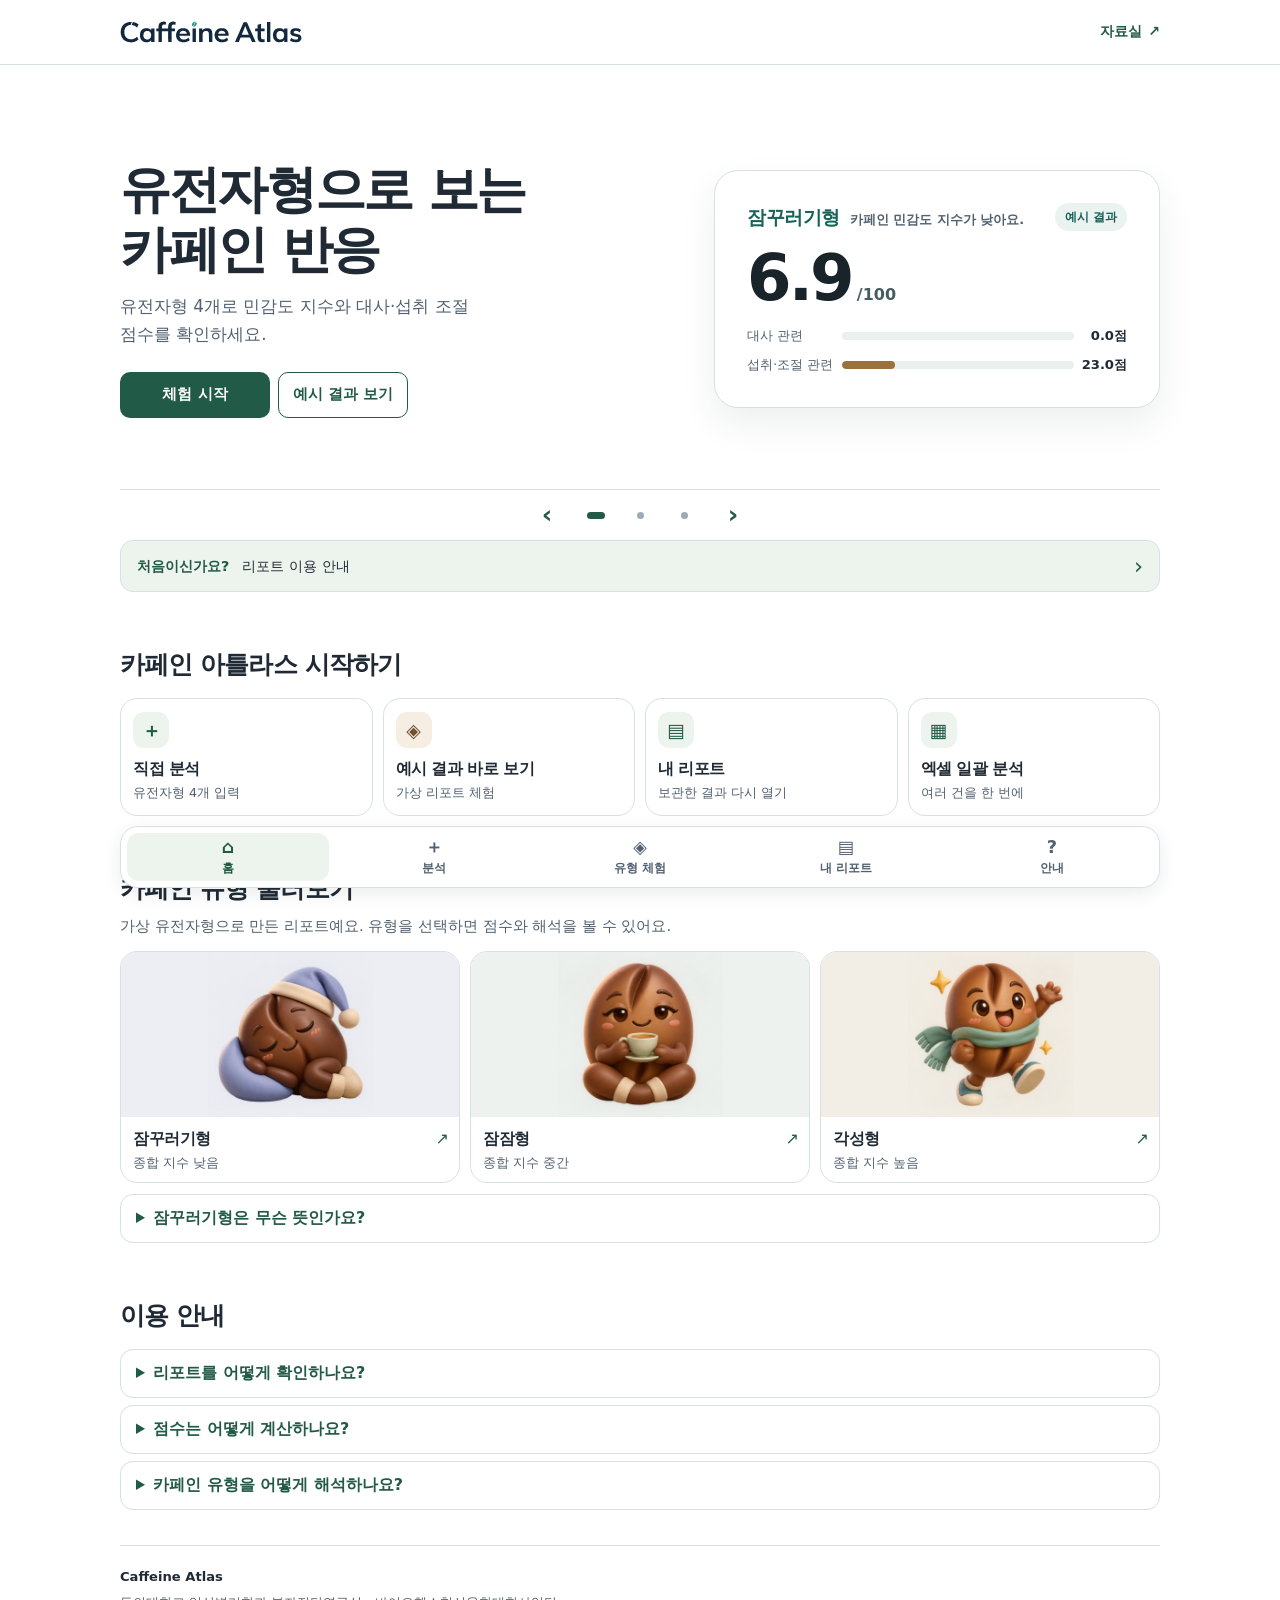
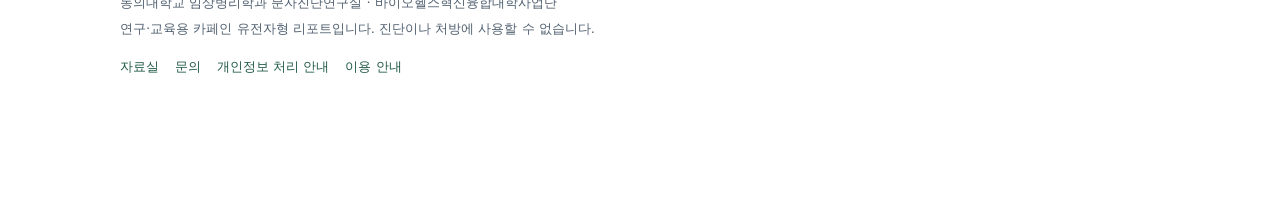
==== commit ace00cf5: "Clarify report wording for general readers" ====
--- a/caffeine-sensitivity-app/index.html
+++ b/caffeine-sensitivity-app/index.html
@@ -56,7 +56,7 @@
           </div>
           <figure class="home-sample">
             <figcaption class="home-sample-heading">
-              <span class="home-sample-identity"><strong class="home-sample-type">잠꾸러기형</strong><span class="home-sample-grade">민감도 지수 낮음</span></span>
+              <span class="home-sample-identity"><strong class="home-sample-type">잠꾸러기형</strong><span class="home-sample-grade">카페인 민감도 지수가 낮아요.</span></span>
               <span class="home-sample-tag">예시 결과</span>
             </figcaption>
             <p class="home-sample-score"><span class="home-sr-only">카페인 민감도 점수 </span>6.9<small>/100</small></p>
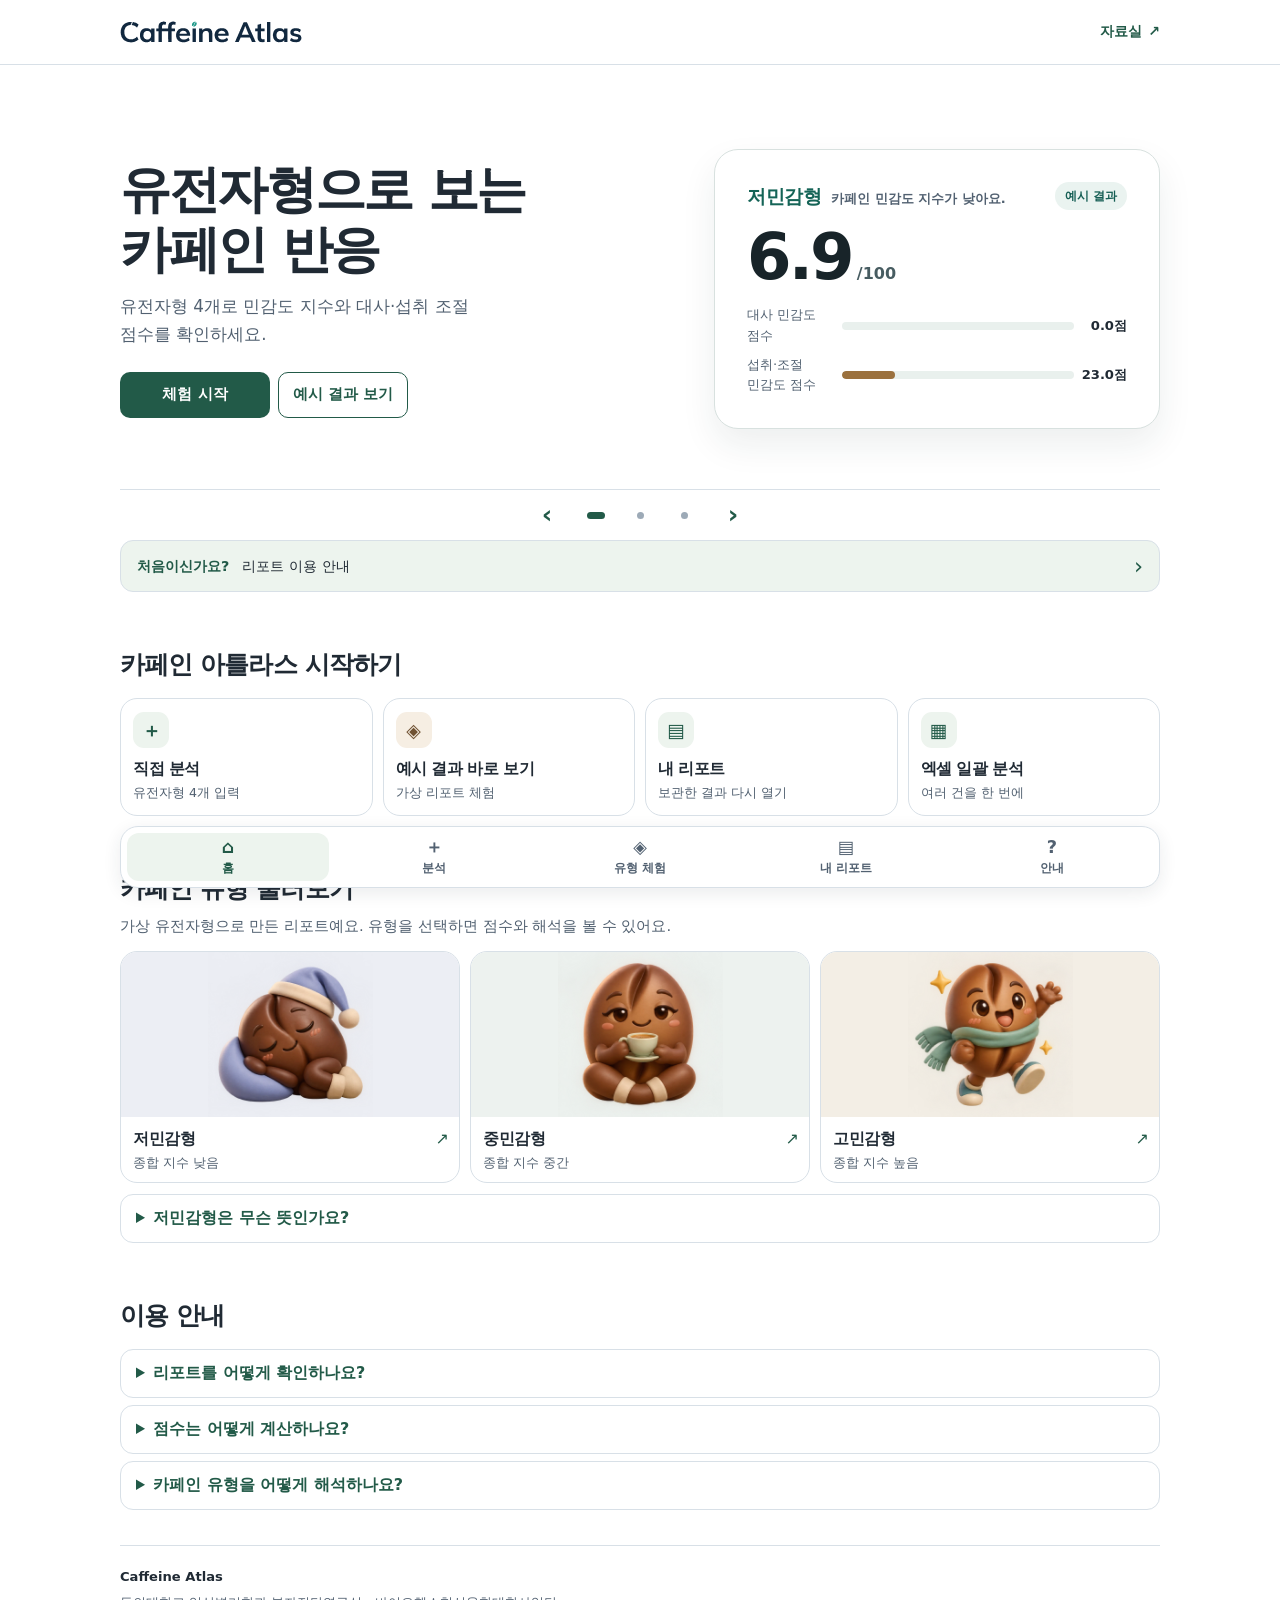
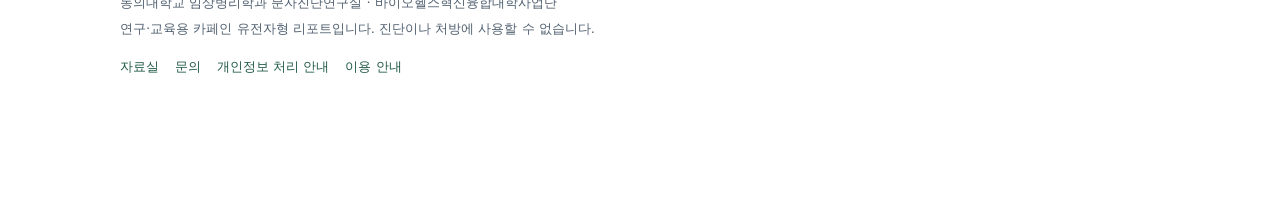
==== commit 928d556d: "Rename sensitivity types and migrate saved reports" ====
--- a/caffeine-sensitivity-app/index.html
+++ b/caffeine-sensitivity-app/index.html
@@ -56,13 +56,13 @@
           </div>
           <figure class="home-sample">
             <figcaption class="home-sample-heading">
-              <span class="home-sample-identity"><strong class="home-sample-type">잠꾸러기형</strong><span class="home-sample-grade">카페인 민감도 지수가 낮아요.</span></span>
+              <span class="home-sample-identity"><strong class="home-sample-type">저민감형</strong><span class="home-sample-grade">카페인 민감도 지수가 낮아요.</span></span>
               <span class="home-sample-tag">예시 결과</span>
             </figcaption>
             <p class="home-sample-score"><span class="home-sr-only">카페인 민감도 점수 </span>6.9<small>/100</small></p>
             <dl class="home-sample-bars">
-              <div><dt>대사 관련</dt><dd aria-hidden="true"><i style="width:0%"></i></dd><dd class="home-bar-value">0.0점</dd></div>
-              <div><dt>섭취·조절 관련</dt><dd aria-hidden="true"><i style="width:23%"></i></dd><dd class="home-bar-value">23.0점</dd></div>
+              <div><dt>대사 민감도 점수</dt><dd aria-hidden="true"><i style="width:0%"></i></dd><dd class="home-bar-value">0.0점</dd></div>
+              <div><dt>섭취·조절 민감도 점수</dt><dd aria-hidden="true"><i style="width:23%"></i></dd><dd class="home-bar-value">23.0점</dd></div>
             </dl>
           </figure>
         </article>
@@ -70,15 +70,15 @@
         <article class="home-banner home-banner--types" data-home-banner aria-labelledby="home-types-banner-title" hidden>
           <div class="home-banner-copy">
             <h2 id="home-types-banner-title">세 가지 카페인<br>유형</h2>
-            <p class="home-banner-description">잠꾸러기형·잠잠형·각성형의 가상 리포트를 비교해 보세요.</p>
+            <p class="home-banner-description">저민감형·중민감형·고민감형의 가상 리포트를 비교해 보세요.</p>
             <div class="home-banner-actions">
               <a class="home-banner-link" href="#report">유형 둘러보기</a>
             </div>
           </div>
           <ul class="home-banner-panel home-banner-types" aria-label="유형별 예시 결과">
-            <li><a href="./analyzer.html?example=1"><strong>잠꾸러기형</strong><span>지수 낮음</span><span aria-hidden="true">›</span></a></li>
-            <li><a href="./analyzer.html?example=calm"><strong>잠잠형</strong><span>지수 중간</span><span aria-hidden="true">›</span></a></li>
-            <li><a href="./analyzer.html?example=awake"><strong>각성형</strong><span>지수 높음</span><span aria-hidden="true">›</span></a></li>
+            <li><a href="./analyzer.html?example=1"><strong>저민감형</strong><span>지수 낮음</span><span aria-hidden="true">›</span></a></li>
+            <li><a href="./analyzer.html?example=calm"><strong>중민감형</strong><span>지수 중간</span><span aria-hidden="true">›</span></a></li>
+            <li><a href="./analyzer.html?example=awake"><strong>고민감형</strong><span>지수 높음</span><span aria-hidden="true">›</span></a></li>
           </ul>
         </article>
 
@@ -141,29 +141,29 @@
       <h2 id="home-types-title">카페인 유형 둘러보기</h2>
       <p class="home-section-lead">가상 유전자형으로 만든 리포트예요. 유형을 선택하면 점수와 해석을 볼 수 있어요.</p>
       <div class="home-types">
-        <a class="home-type home-type--sleepy" href="./analyzer.html?example=1" aria-label="잠꾸러기형 예시 보기">
+        <a class="home-type home-type--sleepy" href="./analyzer.html?example=1" aria-label="저민감형 예시 보기">
           <span class="home-type-art">
             <span class="type-art type-art--sleepy" aria-hidden="true"><img src="./assets/atlas-mascots.webp" alt="" width="960" height="320" loading="lazy"></span>
           </span>
-          <span class="home-type-copy"><strong>잠꾸러기형</strong><small>종합 지수 낮음</small><span class="home-type-arrow" aria-hidden="true">↗</span></span>
-        </a>
-        <a class="home-type home-type--calm" href="./analyzer.html?example=calm" aria-label="잠잠형 예시 보기">
+          <span class="home-type-copy"><strong>저민감형</strong><small>종합 지수 낮음</small><span class="home-type-arrow" aria-hidden="true">↗</span></span>
+        </a>
+        <a class="home-type home-type--calm" href="./analyzer.html?example=calm" aria-label="중민감형 예시 보기">
           <span class="home-type-art">
             <span class="type-art type-art--calm" aria-hidden="true"><img src="./assets/atlas-mascots.webp" alt="" width="960" height="320" loading="lazy"></span>
           </span>
-          <span class="home-type-copy"><strong>잠잠형</strong><small>종합 지수 중간</small><span class="home-type-arrow" aria-hidden="true">↗</span></span>
-        </a>
-        <a class="home-type home-type--awake" href="./analyzer.html?example=awake" aria-label="각성형 예시 보기">
+          <span class="home-type-copy"><strong>중민감형</strong><small>종합 지수 중간</small><span class="home-type-arrow" aria-hidden="true">↗</span></span>
+        </a>
+        <a class="home-type home-type--awake" href="./analyzer.html?example=awake" aria-label="고민감형 예시 보기">
           <span class="home-type-art">
             <span class="type-art type-art--awake" aria-hidden="true"><img src="./assets/atlas-mascots.webp" alt="" width="960" height="320" loading="lazy"></span>
           </span>
-          <span class="home-type-copy"><strong>각성형</strong><small>종합 지수 높음</small><span class="home-type-arrow" aria-hidden="true">↗</span></span>
+          <span class="home-type-copy"><strong>고민감형</strong><small>종합 지수 높음</small><span class="home-type-arrow" aria-hidden="true">↗</span></span>
         </a>
       </div>
       <details class="home-disclosure home-disclosure--example">
-        <summary>잠꾸러기형은 무슨 뜻인가요?</summary>
+        <summary>저민감형은 무슨 뜻인가요?</summary>
         <div class="home-disclosure-body">
-          <p>유전자형 분석 결과, 카페인 관련 유전정보를 종합한 점수가 낮은 구간으로 나타났어요.</p>
+          <p>저민감형은 민감도 지수가 낮고 빠른 분해 방향, 고민감형은 민감도 지수가 높고 느린 분해 방향을 뜻하는 연구용 유형이에요. 종합 유형과 대사 점수는 다를 수 있으며 실제 대사 속도나 수면 반응을 측정하지 않아요.</p>
         </div>
       </details>
     </section>
@@ -201,7 +201,7 @@
         <details class="home-disclosure" id="interpretation" data-home-guide>
           <summary>카페인 유형을 어떻게 해석하나요?</summary>
           <div class="home-disclosure-body">
-            <p>잠꾸러기형·잠잠형·각성형은 연구·교육용 종합점수의 구간이에요. 기존 연구 참조분포는 과거 PRS 350개 표본의 빈도를 보여 줍니다. 현재 모델의 개인 참조 위치와 백분위는 동일 모델 자료가 확보될 때까지 제공하지 않으며 개인별 안전 섭취량도 산출하지 않습니다.</p>
+            <p>저민감형·중민감형·고민감형은 연구·교육용 종합점수의 구간이에요. 기존 연구 참조분포는 과거 PRS 350개 표본의 빈도를 보여 줍니다. 현재 모델의 개인 참조 위치와 백분위는 동일 모델 자료가 확보될 때까지 제공하지 않으며 개인별 안전 섭취량도 산출하지 않습니다.</p>
             <p>카페인 분해, 마신 뒤 느끼는 각성, 잠드는 반응은 각각 살펴봐야 해요. 섭취 시간과 양, 평소 몸의 반응을 함께 기록해 보세요.</p>
           </div>
         </details>
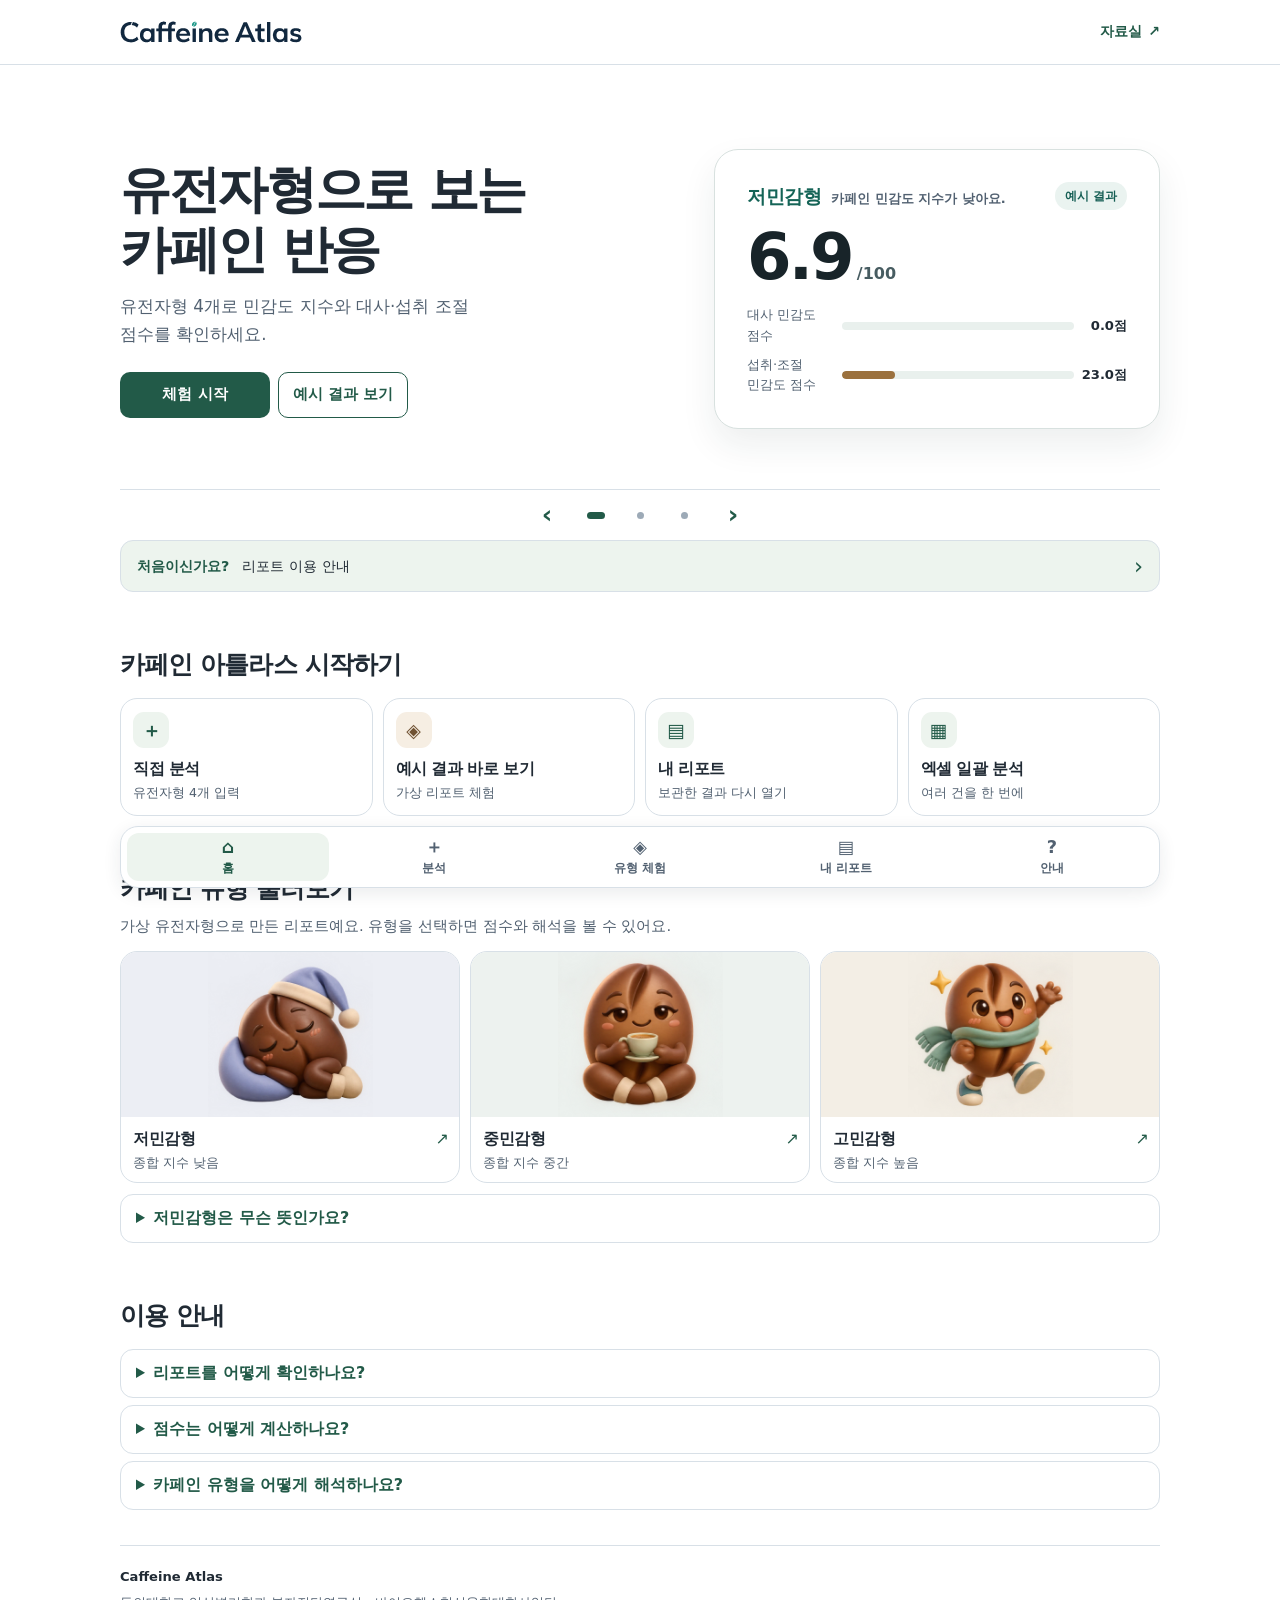
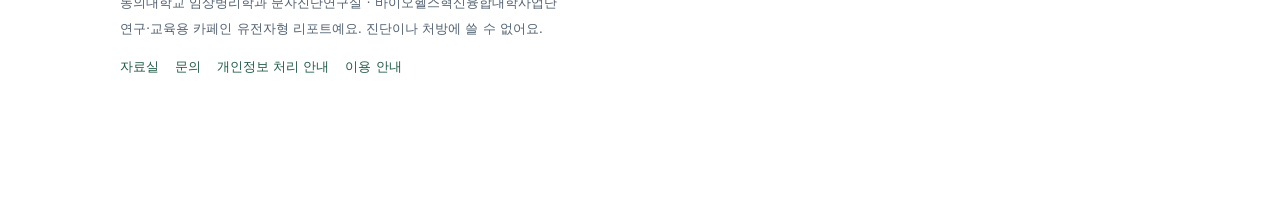
==== commit 0cc3a923: "Finalize plain-language Caffeine Atlas report and smooth reference curve - Remove type-boundary dist" ====
--- a/caffeine-sensitivity-app/index.html
+++ b/caffeine-sensitivity-app/index.html
@@ -85,7 +85,7 @@
         <article class="home-banner home-banner--reports" data-home-banner aria-labelledby="home-reports-banner-title" hidden>
           <div class="home-banner-copy">
             <h2 id="home-reports-banner-title">보관한 카페인<br>리포트 다시 보기</h2>
-            <p class="home-banner-description">결과 화면에서 ‘이 브라우저에 보관’을 누르면 내 리포트에서 다시 열 수 있습니다.</p>
+            <p class="home-banner-description">결과 화면에서 ‘이 브라우저에 보관’을 누르면 내 리포트에서 다시 열 수 있어요.</p>
             <div class="home-banner-actions">
               <a class="home-banner-link" href="./analyzer.html#saved-reports">내 리포트 열기</a>
             </div>
@@ -184,24 +184,24 @@
         <details class="home-disclosure" id="model" data-home-guide>
           <summary>점수는 어떻게 계산하나요?</summary>
           <div class="home-disclosure-body">
-            <p>유전자형 4개를 대사 70%와 섭취·조절 30%로 나누어 합산합니다. 비율과 가중치는 카페인 아틀라스의 자체 모델 설계값입니다.</p>
+            <p>유전자 4개 결과를 카페인 분해 70%, 커피 섭취 30% 비중으로 합쳐 점수를 내요. 이 비중은 Caffeine Atlas가 정한 기준이에요.</p>
             <dl class="home-model">
               <div>
-                <dt>대사 70%</dt>
+                <dt>카페인 분해 70%</dt>
                 <dd>CYP1A2 <code>rs762551</code> 82% · CYP1A2 <code>rs2069514</code> 18%</dd>
               </div>
               <div>
-                <dt>섭취·조절 30%</dt>
+                <dt>커피 섭취 30%</dt>
                 <dd>CYP1A1–CYP1A2 <code>rs2472297</code> 54% · AHR <code>rs6968865</code> 46%</dd>
               </div>
             </dl>
-            <p>‘모름’으로 선택한 유전자형은 입력 완성도에 반영합니다. 핵심 SNP <code>rs762551</code>을 모르면 종합점수 판정을 보류합니다.</p>
+            <p>‘모름’으로 선택한 유전자는 빼고 계산해요. 카페인 분해에 가장 중요한 유전자(<code>rs762551</code>)를 모르면 유형을 판단하지 않아요.</p>
           </div>
         </details>
         <details class="home-disclosure" id="interpretation" data-home-guide>
           <summary>카페인 유형을 어떻게 해석하나요?</summary>
           <div class="home-disclosure-body">
-            <p>저민감형·중민감형·고민감형은 연구·교육용 종합점수의 구간이에요. 기존 연구 참조분포는 과거 PRS 350개 표본의 빈도를 보여 줍니다. 현재 모델의 개인 참조 위치와 백분위는 동일 모델 자료가 확보될 때까지 제공하지 않으며 개인별 안전 섭취량도 산출하지 않습니다.</p>
+            <p>저민감형·중민감형·고민감형은 연구·교육용 점수의 구간이에요. 결과지의 분포 그래프는 기존 연구 참여자 350명의 점수를 같은 방법으로 계산한 거예요. 내 위치는 이 350명과만 비교하고, 개인별 안전 섭취량은 알려 드리지 않아요.</p>
             <p>카페인 분해, 마신 뒤 느끼는 각성, 잠드는 반응은 각각 살펴봐야 해요. 섭취 시간과 양, 평소 몸의 반응을 함께 기록해 보세요.</p>
           </div>
         </details>
@@ -212,7 +212,7 @@
   <footer class="home-wrap home-footer">
     <strong>Caffeine Atlas</strong>
     <p>동의대학교 임상병리학과 분자진단연구실 · 바이오헬스혁신융합대학사업단</p>
-    <p>연구·교육용 카페인 유전자형 리포트입니다. 진단이나 처방에 사용할 수 없습니다.</p>
+    <p>연구·교육용 카페인 유전자형 리포트예요. 진단이나 처방에 쓸 수 없어요.</p>
     <nav class="home-footer-links" aria-label="서비스 안내">
       <a href="./board.html">자료실</a>
       <a href="./board-write.html">문의</a>
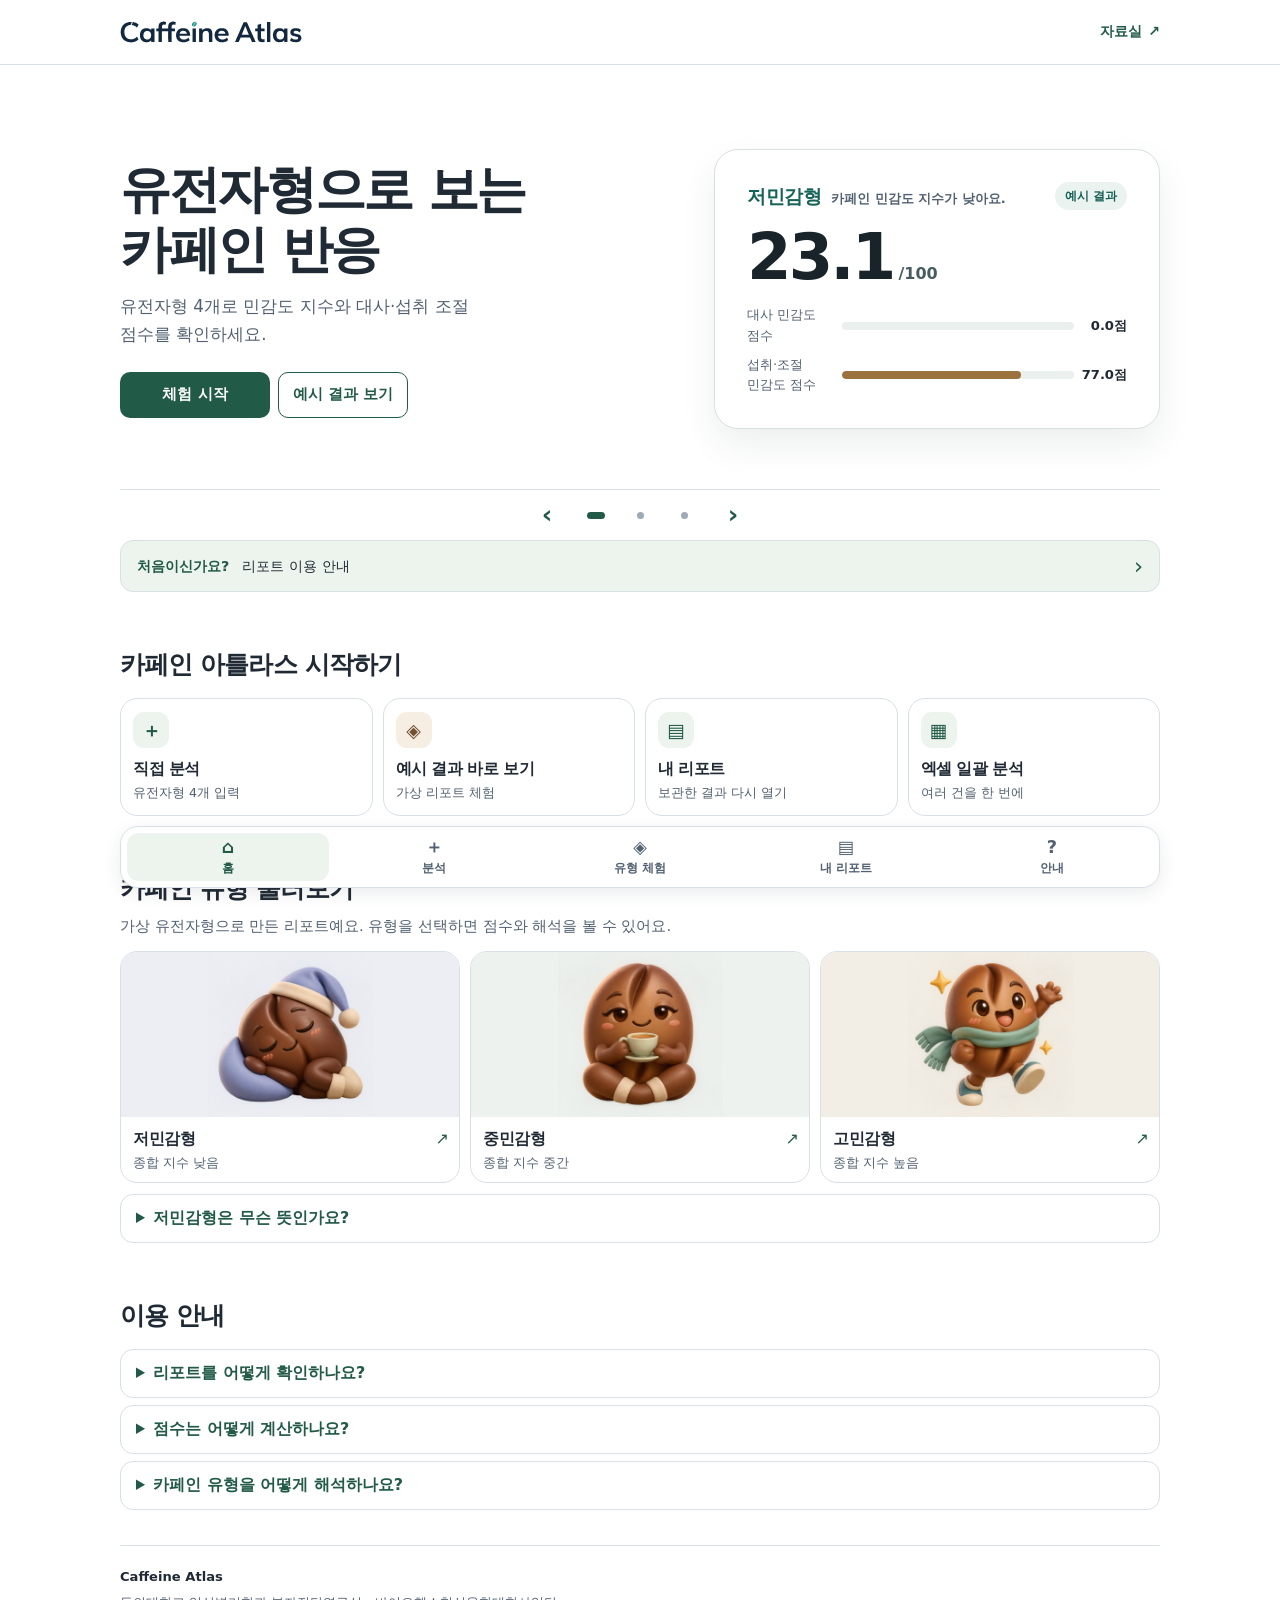
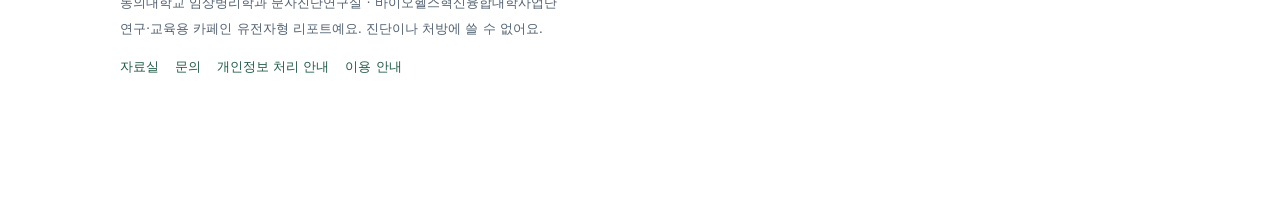
==== commit e2b7d92e: "Reverse intake allele sensitivity scoring" ====
--- a/caffeine-sensitivity-app/index.html
+++ b/caffeine-sensitivity-app/index.html
@@ -59,10 +59,10 @@
               <span class="home-sample-identity"><strong class="home-sample-type">저민감형</strong><span class="home-sample-grade">카페인 민감도 지수가 낮아요.</span></span>
               <span class="home-sample-tag">예시 결과</span>
             </figcaption>
-            <p class="home-sample-score"><span class="home-sr-only">카페인 민감도 점수 </span>6.9<small>/100</small></p>
+            <p class="home-sample-score"><span class="home-sr-only">카페인 민감도 점수 </span>23.1<small>/100</small></p>
             <dl class="home-sample-bars">
               <div><dt>대사 민감도 점수</dt><dd aria-hidden="true"><i style="width:0%"></i></dd><dd class="home-bar-value">0.0점</dd></div>
-              <div><dt>섭취·조절 민감도 점수</dt><dd aria-hidden="true"><i style="width:23%"></i></dd><dd class="home-bar-value">23.0점</dd></div>
+              <div><dt>섭취·조절 민감도 점수</dt><dd aria-hidden="true"><i style="width:77%"></i></dd><dd class="home-bar-value">77.0점</dd></div>
             </dl>
           </figure>
         </article>
@@ -195,6 +195,7 @@
                 <dd>CYP1A1–CYP1A2 <code>rs2472297</code> 54% · AHR <code>rs6968865</code> 46%</dd>
               </div>
             </dl>
+            <p>섭취 관련 유전자에서는 커피 섭취량이 적은 경향을 높은 민감도로 반영해요. 이는 연구 가설이며 실제 민감도를 직접 검증한 것은 아니에요.</p>
             <p>‘모름’으로 선택한 유전자는 빼고 계산해요. 카페인 분해에 가장 중요한 유전자(<code>rs762551</code>)를 모르면 유형을 판단하지 않아요.</p>
           </div>
         </details>
